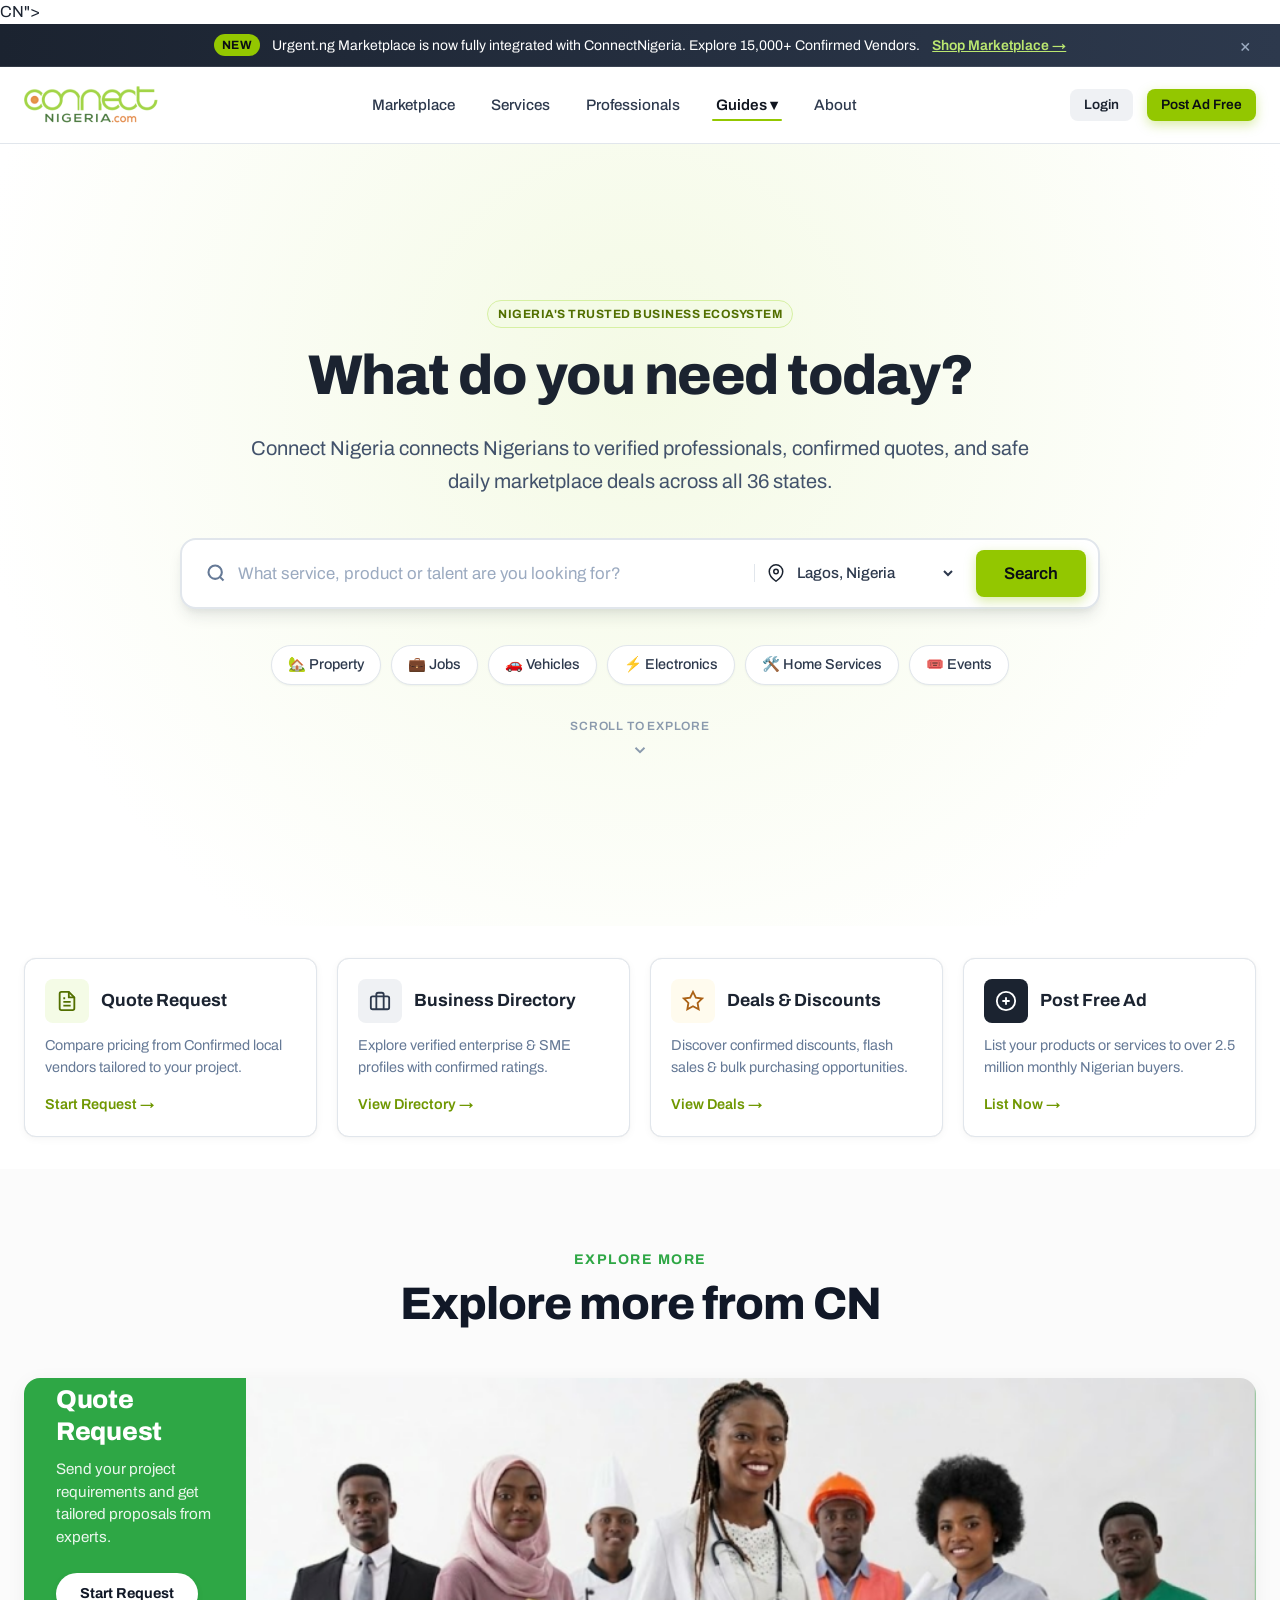
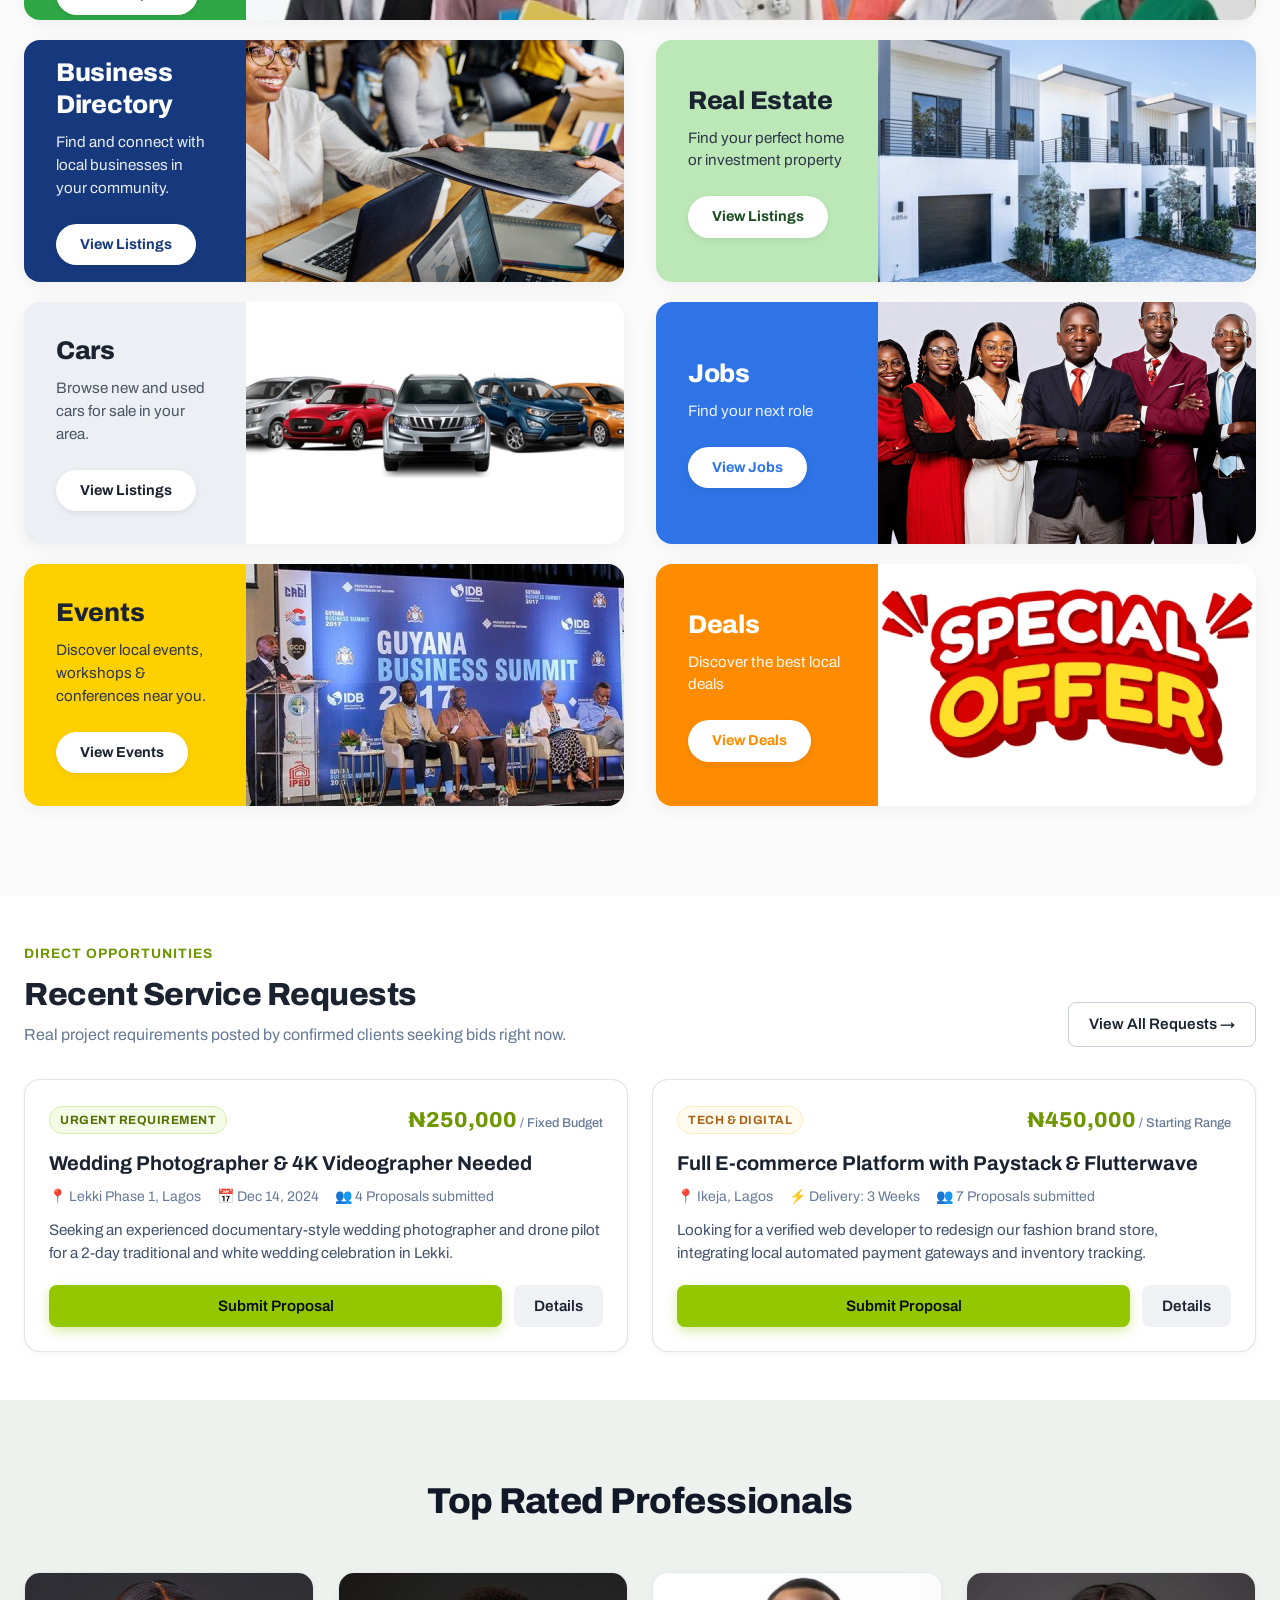
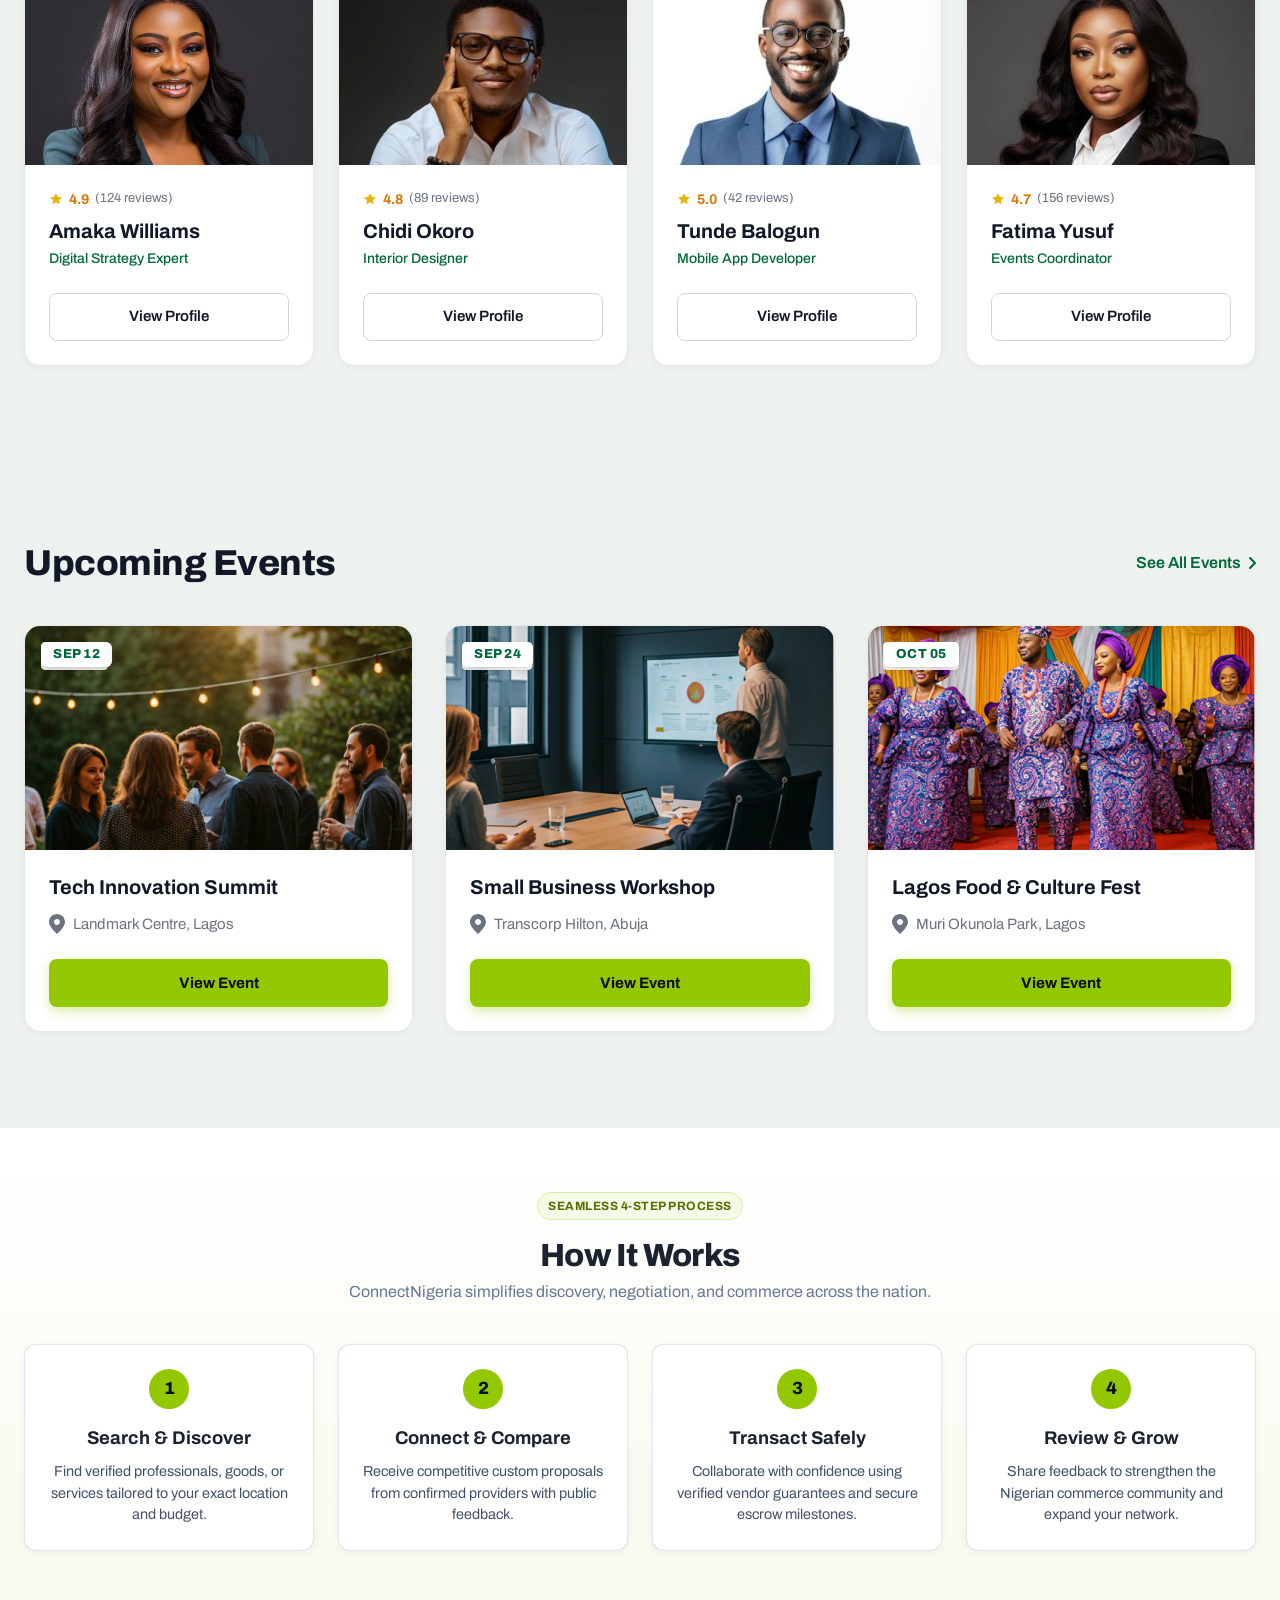
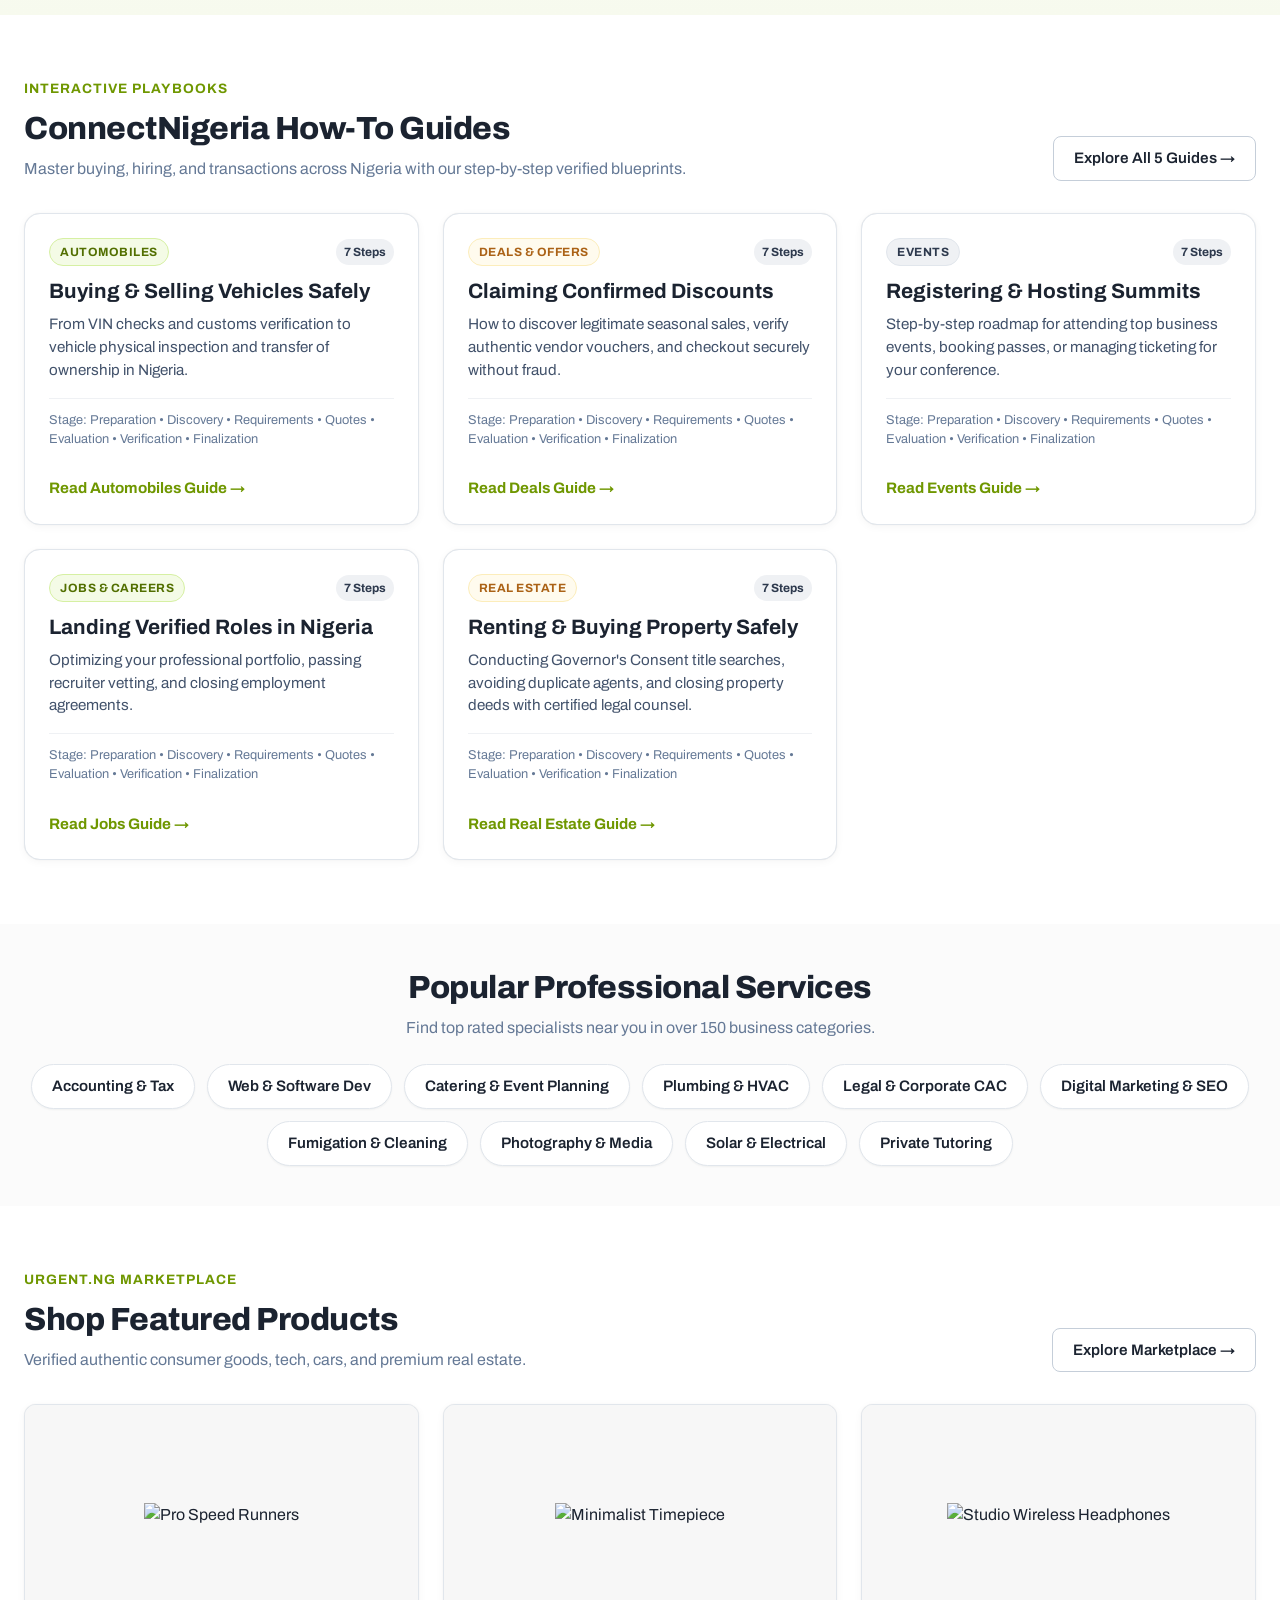
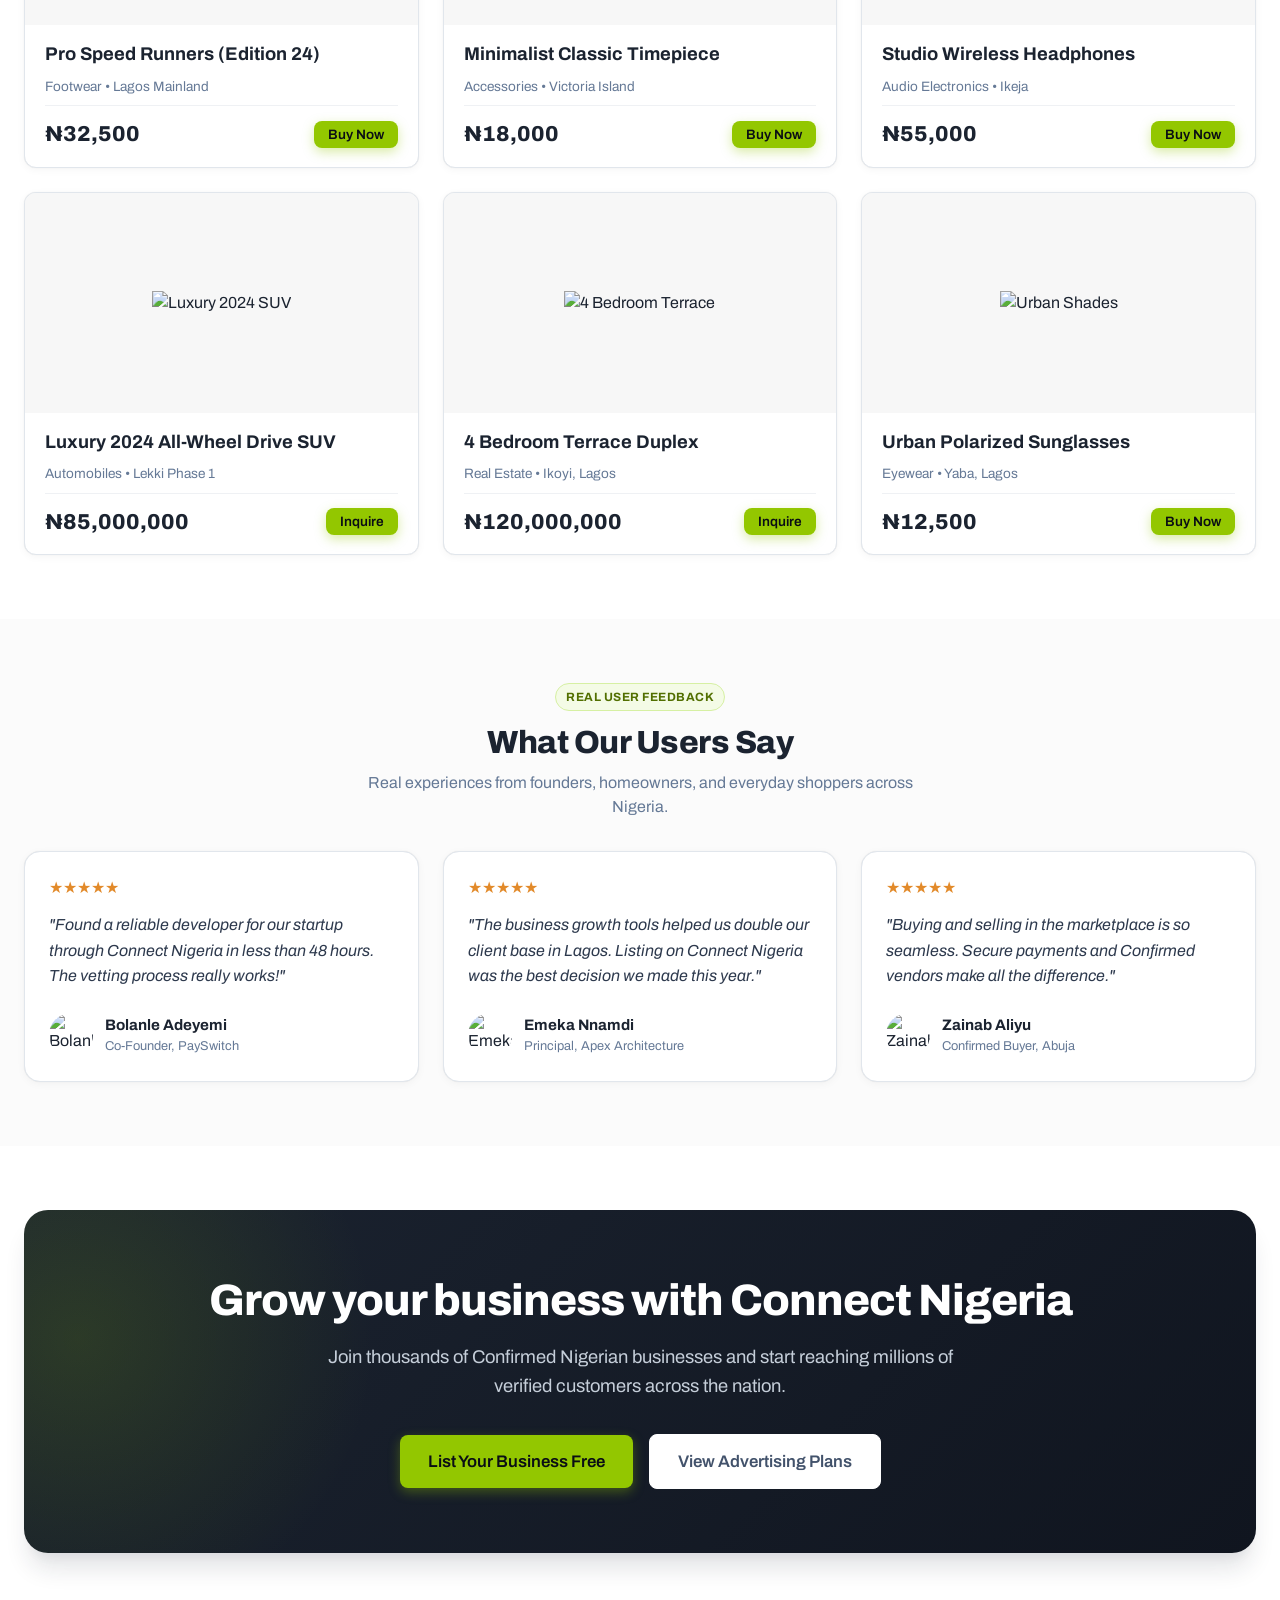
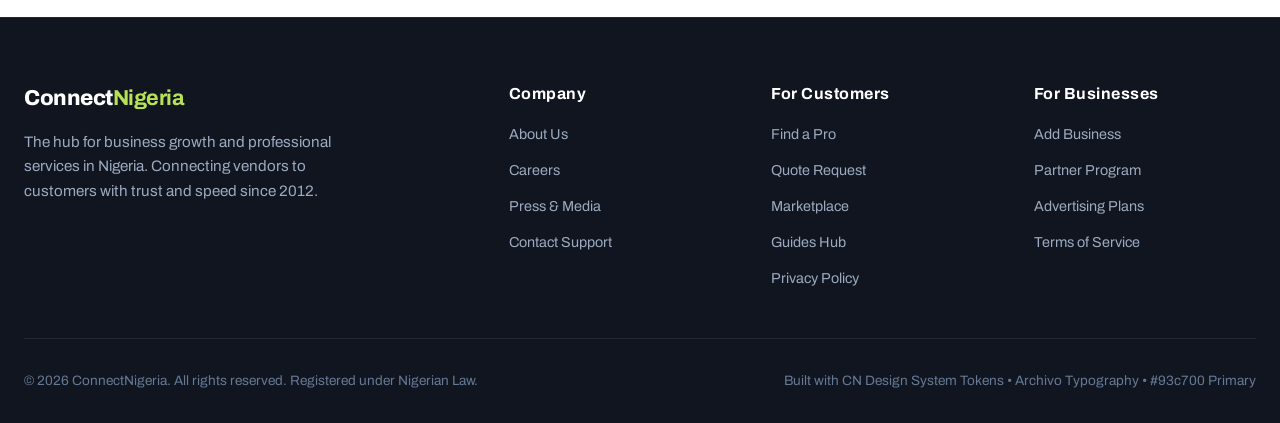
==== index.html @ 06324aaa "Add ConnectNigeria guides, landing page revamp, assets, and custom favicon" ====
<!DOCTYPE html>
<html lang="en">
<head>
  <meta charset="UTF-8">
  <meta name="viewport" content="width=device-width, initial-scale=1.0">
  <title>ConnectNigeria — Nigeria's #1 Business Directory & Marketplace</title>
  <meta name="description" content="Connect with confirmed local vendors, find verified real estate, cars, jobs, events, and request competitive quotes across Nigeria.">
  <link rel="stylesheet" href="styles.css?v=2">
  <link rel="icon" type="image/png" href="assets/favicon.png">
  <link rel="shortcut icon" href="favicon.ico"><rect width='100' height='100' rx='20' fill='%2393c700'/><text y='.9em' font-size='70' font-weight='bold' x='15' fill='%231b2330'>CN</text></svg>">
</head>
<body>

  <!-- Top Announcement Promo Banner (Figma Node 2734:394) -->
  <aside class="top-promo-banner" aria-label="Announcement">
    <div class="container">
      <div class="promo-text">
        <span class="promo-badge">NEW</span>
        <span>Urgent.ng Marketplace is now fully integrated with ConnectNigeria. Explore 15,000+ Confirmed Vendors.</span>
        <a href="#marketplace">Shop Marketplace &rarr;</a>
      </div>
      <button class="promo-close" aria-label="Dismiss banner">&times;</button>
    </div>
  </aside>

  <!-- Navigation Bar (Figma Node 2734:395 & 2744:1062) -->
  <header class="site-header">
    <div class="container">
      <nav class="navbar" aria-label="Main Navigation">
        <a href="index.html" class="brand-logo" aria-label="ConnectNigeria Home">
          <img src="assets/logo.png" alt="ConnectNigeria" class="logo-img" width="135" height="38">
        </a>

        <ul class="nav-links">
          <li><a href="#marketplace">Marketplace</a></li>
          <li><a href="#services">Services</a></li>
          <li><a href="#professionals">Professionals</a></li>
          <li class="nav-guides-dropdown">
            <a href="guide-automobiles.html" class="active">Guides ▾</a>
            <div class="dropdown-menu">
              <a href="guide-automobiles.html" class="dropdown-item">🚗 Automobiles Guide</a>
              <a href="guide-deals.html" class="dropdown-item">🏷️ Deals Guide</a>
              <a href="guide-events.html" class="dropdown-item">🎟️ Events Guide</a>
              <a href="guide-jobs.html" class="dropdown-item">💼 Jobs Guide</a>
              <a href="guide-real-estate.html" class="dropdown-item">🏡 Real Estate Guide</a>
            </div>
          </li>
          <li><a href="#about">About</a></li>
        </ul>

        <div class="nav-actions">
          <a href="#login" class="btn btn-secondary btn-sm">Login</a>
          <a href="#post-ad" class="btn btn-primary btn-sm">Post Ad Free</a>
          <button class="mobile-menu-toggle" aria-label="Toggle Navigation Menu">☰</button>
        </div>
      </nav>
    </div>
  </header>

  <main>
    <!-- Section 1: Hero Section (Figma 2734:415 & 2744:1076) -->
    <section class="hero-section">
      <div class="container">
        <div class="hero-content">
          <span class="badge badge-green" style="margin-bottom: var(--space-4);">Nigeria's Trusted Business Ecosystem</span>
          <h1 class="hero-title">What do you need today?</h1>
          <p class="hero-subtitle">Connect Nigeria connects Nigerians to verified professionals, confirmed quotes, and safe daily marketplace deals across all 36 states.</p>

          <!-- Search Box -->
          <form class="hero-search-box" action="#search" method="GET" onsubmit="event.preventDefault();">
            <div class="search-input-wrap">
              <svg width="20" height="20" viewBox="0 0 24 24" fill="none" stroke="currentColor" stroke-width="2.5"><circle cx="11" cy="11" r="8"></circle><line x1="21" y1="21" x2="16.65" y2="16.65"></line></svg>
              <input type="text" placeholder="What service, product or talent are you looking for?" aria-label="Search ConnectNigeria">
            </div>
            <div class="search-location-select">
              <svg width="18" height="18" viewBox="0 0 24 24" fill="none" stroke="currentColor" stroke-width="2"><path d="M21 10c0 7-9 13-9 13s-9-6-9-13a9 9 0 0 1 18 0z"></path><circle cx="12" cy="10" r="3"></circle></svg>
              <select aria-label="Select City or State">
                <option value="lagos">Lagos, Nigeria</option>
                <option value="abuja">Abuja, FCT</option>
                <option value="ph">Port Harcourt, Rivers</option>
                <option value="ibadan">Ibadan, Oyo</option>
                <option value="kano">Kano State</option>
                <option value="all">All Nigeria</option>
              </select>
            </div>
            <button type="submit" class="btn btn-primary btn-lg">Search</button>
          </form>

          <!-- Category Quick Pills (Figma 2744:1089-1097) -->
          <div class="hero-category-pills">
            <a href="guide-real-estate.html" class="hero-pill">🏡 Property</a>
            <a href="guide-jobs.html" class="hero-pill">💼 Jobs</a>
            <a href="guide-automobiles.html" class="hero-pill">🚗 Vehicles</a>
            <a href="guide-deals.html" class="hero-pill">⚡ Electronics</a>
            <a href="#services" class="hero-pill">🛠️ Home Services</a>
            <a href="guide-events.html" class="hero-pill">🎟️ Events</a>
          </div>

          <!-- Subtle Viewport Scroll Cue -->
          <a href="#quick-actions" class="hero-scroll-cue" aria-label="Scroll to explore ecosystem">
            <span>Scroll to explore</span>
            <svg width="18" height="18" viewBox="0 0 24 24" fill="none" stroke="currentColor" stroke-width="2.5"><polyline points="6 9 12 15 18 9"></polyline></svg>
          </a>
        </div>
      </div>
    </section>

    <!-- Section 2: Quick Action Cards (Figma 2734:439) -->
    <section class="quick-actions-section" id="quick-actions">
      <div class="container">
        <div class="quick-actions-grid">
          <div class="action-card">
            <div class="action-card-header">
              <div class="action-card-icon green">
                <svg width="22" height="22" viewBox="0 0 24 24" fill="none" stroke="currentColor" stroke-width="2"><path d="M14 2H6a2 2 0 0 0-2 2v16a2 2 0 0 0 2 2h12a2 2 0 0 0 2-2V8z"></path><polyline points="14 2 14 8 20 8"></polyline><line x1="16" y1="13" x2="8" y2="13"></line><line x1="16" y1="17" x2="8" y2="17"></line><polyline points="10 9 9 9 8 9"></polyline></svg>
              </div>
              <h3 class="action-card-title">Quote Request</h3>
            </div>
            <p class="action-card-desc">Compare pricing from Confirmed local vendors tailored to your project.</p>
            <a href="#quote-request" class="action-card-link">Start Request &rarr;</a>
          </div>

          <div class="action-card">
            <div class="action-card-header">
              <div class="action-card-icon blue">
                <svg width="22" height="22" viewBox="0 0 24 24" fill="none" stroke="currentColor" stroke-width="2"><rect x="2" y="7" width="20" height="14" rx="2" ry="2"></rect><path d="M16 21V5a2 2 0 0 0-2-2h-4a2 2 0 0 0-2 2v16"></path></svg>
              </div>
              <h3 class="action-card-title">Business Directory</h3>
            </div>
            <p class="action-card-desc">Explore verified enterprise & SME profiles with confirmed ratings.</p>
            <a href="#directory" class="action-card-link">View Directory &rarr;</a>
          </div>

          <div class="action-card">
            <div class="action-card-header">
              <div class="action-card-icon amber">
                <svg width="22" height="22" viewBox="0 0 24 24" fill="none" stroke="currentColor" stroke-width="2"><polygon points="12 2 15.09 8.26 22 9.27 17 14.14 18.18 21.02 12 17.77 5.82 21.02 7 14.14 2 9.27 8.91 8.26 12 2"></polygon></svg>
              </div>
              <h3 class="action-card-title">Deals & Discounts</h3>
            </div>
            <p class="action-card-desc">Discover confirmed discounts, flash sales & bulk purchasing opportunities.</p>
            <a href="guide-deals.html" class="action-card-link">View Deals &rarr;</a>
          </div>

          <div class="action-card">
            <div class="action-card-header">
              <div class="action-card-icon dark">
                <svg width="22" height="22" viewBox="0 0 24 24" fill="none" stroke="currentColor" stroke-width="2"><circle cx="12" cy="12" r="10"></circle><line x1="12" y1="8" x2="12" y2="16"></line><line x1="8" y1="12" x2="16" y2="12"></line></svg>
              </div>
              <h3 class="action-card-title">Post Free Ad</h3>
            </div>
            <p class="action-card-desc">List your products or services to over 2.5 million monthly Nigerian buyers.</p>
            <a href="#post-ad" class="action-card-link">List Now &rarr;</a>
          </div>
        </div>
      </div>
    </section>

    <!-- Section 3: Explore More from CN (Figma 2734:507) -->
    <section class="explore-cn-section" id="services">
      <div class="container">
        <div class="explore-cn-header">
          <span class="explore-cn-eyebrow">EXPLORE MORE</span>
          <h2 class="explore-cn-title">Explore more from CN</h2>
        </div>

        <div class="explore-cn-grid">
          <!-- Card 1: Quote Request (Full Width) -->
          <div class="explore-card full-width explore-card-quote">
            <div class="explore-card-content">
              <h3 class="explore-card-title">Quote Request</h3>
              <p class="explore-card-desc">Send your project requirements and get tailored proposals from experts.</p>
              <a href="#quote-request" class="explore-card-btn">Start Request</a>
            </div>
            <div class="explore-card-media">
              <img src="assets/explore_quote_request.png" alt="ConnectNigeria Verified Experts" loading="lazy">
            </div>
          </div>

          <!-- Card 2: Business Directory -->
          <div class="explore-card explore-card-directory">
            <div class="explore-card-content">
              <h3 class="explore-card-title">Business Directory</h3>
              <p class="explore-card-desc">Find and connect with local businesses in your community.</p>
              <a href="#directory" class="explore-card-btn">View Listings</a>
            </div>
            <div class="explore-card-media">
              <img src="assets/explore_business_dir.png" alt="Local Business Network" loading="lazy">
            </div>
          </div>

          <!-- Card 3: Real Estate -->
          <div class="explore-card explore-card-realestate">
            <div class="explore-card-content">
              <h3 class="explore-card-title">Real Estate</h3>
              <p class="explore-card-desc">Find your perfect home or investment property</p>
              <a href="guide-real-estate.html" class="explore-card-btn">View Listings</a>
            </div>
            <div class="explore-card-media">
              <img src="assets/explore_real_estate.png" alt="Real Estate Properties" loading="lazy">
            </div>
          </div>

          <!-- Card 4: Cars -->
          <div class="explore-card explore-card-cars">
            <div class="explore-card-content">
              <h3 class="explore-card-title">Cars</h3>
              <p class="explore-card-desc">Browse new and used cars for sale in your area.</p>
              <a href="guide-automobiles.html" class="explore-card-btn">View Listings</a>
            </div>
            <div class="explore-card-media">
              <img src="assets/explore_cars.png" alt="Cars and Automobiles" loading="lazy">
            </div>
          </div>

          <!-- Card 5: Jobs -->
          <div class="explore-card explore-card-jobs">
            <div class="explore-card-content">
              <h3 class="explore-card-title">Jobs</h3>
              <p class="explore-card-desc">Find your next role</p>
              <a href="guide-jobs.html" class="explore-card-btn">View Jobs</a>
            </div>
            <div class="explore-card-media">
              <img src="assets/explore_jobs.png" alt="Careers and Jobs" loading="lazy">
            </div>
          </div>

          <!-- Card 6: Events -->
          <div class="explore-card explore-card-events">
            <div class="explore-card-content">
              <h3 class="explore-card-title">Events</h3>
              <p class="explore-card-desc">Discover local events, workshops &amp; conferences near you.</p>
              <a href="guide-events.html" class="explore-card-btn">View Events</a>
            </div>
            <div class="explore-card-media">
              <img src="assets/explore_events.png" alt="Business Events and Summits" loading="lazy">
            </div>
          </div>

          <!-- Card 7: Deals -->
          <div class="explore-card explore-card-deals">
            <div class="explore-card-content">
              <h3 class="explore-card-title">Deals</h3>
              <p class="explore-card-desc">Discover the best local deals</p>
              <a href="guide-deals.html" class="explore-card-btn">View Deals</a>
            </div>
            <div class="explore-card-media">
              <img src="assets/explore_deals.png" alt="Special Offers and Deals" loading="lazy">
            </div>
          </div>
        </div>
      </div>
    </section>

    <!-- Section 5: Recent Service Requests (Figma 2734:597 & 2744:1191) -->
    <section class="requests-section">
      <div class="container">
        <div class="section-header-row">
          <div class="section-heading-group">
            <span class="eyebrow">Direct Opportunities</span>
            <h2 class="section-title">Recent Service Requests</h2>
            <p class="section-subtitle">Real project requirements posted by confirmed clients seeking bids right now.</p>
          </div>
          <a href="#all-requests" class="btn btn-outline">View All Requests &rarr;</a>
        </div>

        <div class="requests-grid">
          <!-- Request 1 -->
          <div class="request-card">
            <div class="request-meta-top">
              <span class="badge badge-green">Urgent Requirement</span>
              <div>
                <span class="request-budget">₦250,000</span>
                <span class="request-budget-sub"> / Fixed Budget</span>
              </div>
            </div>
            <h3 class="request-card-title">Wedding Photographer & 4K Videographer Needed</h3>
            <div class="request-details-strip">
              <span>📍 Lekki Phase 1, Lagos</span>
              <span>📅 Dec 14, 2024</span>
              <span>👥 4 Proposals submitted</span>
            </div>
            <p class="request-card-desc">Seeking an experienced documentary-style wedding photographer and drone pilot for a 2-day traditional and white wedding celebration in Lekki.</p>
            <div style="display: flex; gap: 12px; align-items: center;">
              <a href="#submit-proposal-1" class="btn btn-primary" style="flex: 1;">Submit Proposal</a>
              <a href="#details-1" class="btn btn-secondary">Details</a>
            </div>
          </div>

          <!-- Request 2 -->
          <div class="request-card">
            <div class="request-meta-top">
              <span class="badge badge-amber">Tech & Digital</span>
              <div>
                <span class="request-budget">₦450,000</span>
                <span class="request-budget-sub"> / Starting Range</span>
              </div>
            </div>
            <h3 class="request-card-title">Full E-commerce Platform with Paystack & Flutterwave</h3>
            <div class="request-details-strip">
              <span>📍 Ikeja, Lagos</span>
              <span>⚡ Delivery: 3 Weeks</span>
              <span>👥 7 Proposals submitted</span>
            </div>
            <p class="request-card-desc">Looking for a verified web developer to redesign our fashion brand store, integrating local automated payment gateways and inventory tracking.</p>
            <div style="display: flex; gap: 12px; align-items: center;">
              <a href="#submit-proposal-2" class="btn btn-primary" style="flex: 1;">Submit Proposal</a>
              <a href="#details-2" class="btn btn-secondary">Details</a>
            </div>
          </div>
        </div>
      </div>
    </section>

    <!-- Section 6: Top Rated Professionals (Figma 2734:651) -->
    <section class="professionals-section" id="professionals">
      <div class="container">
        <h2 class="pros-section-title">Top Rated Professionals</h2>

        <div class="pros-grid">
          <!-- Pro 1: Amaka Williams -->
          <div class="pro-card">
            <div class="pro-card-image">
              <img src="assets/pro_amaka_williams.png" alt="Amaka Williams" loading="lazy">
            </div>
            <div class="pro-card-body">
              <div class="pro-rating-row">
                <svg class="pro-star-icon" width="14" height="14" viewBox="0 0 24 24" fill="#EAB308"><path d="M12 2l3.09 6.26L22 9.27l-5 4.87 1.18 6.88L12 17.77l-6.18 3.25L7 14.14 2 9.27l6.91-1.01L12 2z"/></svg>
                <span class="pro-rating-val">4.9</span>
                <span class="pro-rating-count">(124 reviews)</span>
              </div>
              <h3 class="pro-name">Amaka Williams</h3>
              <p class="pro-role">Digital Strategy Expert</p>
              <a href="#profile-amaka" class="pro-btn">View Profile</a>
            </div>
          </div>

          <!-- Pro 2: Chidi Okoro -->
          <div class="pro-card">
            <div class="pro-card-image">
              <img src="assets/pro_chidi_okoro.png" alt="Chidi Okoro" loading="lazy">
            </div>
            <div class="pro-card-body">
              <div class="pro-rating-row">
                <svg class="pro-star-icon" width="14" height="14" viewBox="0 0 24 24" fill="#EAB308"><path d="M12 2l3.09 6.26L22 9.27l-5 4.87 1.18 6.88L12 17.77l-6.18 3.25L7 14.14 2 9.27l6.91-1.01L12 2z"/></svg>
                <span class="pro-rating-val">4.8</span>
                <span class="pro-rating-count">(89 reviews)</span>
              </div>
              <h3 class="pro-name">Chidi Okoro</h3>
              <p class="pro-role">Interior Designer</p>
              <a href="#profile-chidi" class="pro-btn">View Profile</a>
            </div>
          </div>

          <!-- Pro 3: Tunde Balogun -->
          <div class="pro-card">
            <div class="pro-card-image">
              <img src="assets/pro_tunde_balogun.png" alt="Tunde Balogun" loading="lazy">
            </div>
            <div class="pro-card-body">
              <div class="pro-rating-row">
                <svg class="pro-star-icon" width="14" height="14" viewBox="0 0 24 24" fill="#EAB308"><path d="M12 2l3.09 6.26L22 9.27l-5 4.87 1.18 6.88L12 17.77l-6.18 3.25L7 14.14 2 9.27l6.91-1.01L12 2z"/></svg>
                <span class="pro-rating-val">5.0</span>
                <span class="pro-rating-count">(42 reviews)</span>
              </div>
              <h3 class="pro-name">Tunde Balogun</h3>
              <p class="pro-role">Mobile App Developer</p>
              <a href="#profile-tunde" class="pro-btn">View Profile</a>
            </div>
          </div>

          <!-- Pro 4: Fatima Yusuf -->
          <div class="pro-card">
            <div class="pro-card-image">
              <img src="assets/pro_fatima_yusuf.png" alt="Fatima Yusuf" loading="lazy">
            </div>
            <div class="pro-card-body">
              <div class="pro-rating-row">
                <svg class="pro-star-icon" width="14" height="14" viewBox="0 0 24 24" fill="#EAB308"><path d="M12 2l3.09 6.26L22 9.27l-5 4.87 1.18 6.88L12 17.77l-6.18 3.25L7 14.14 2 9.27l6.91-1.01L12 2z"/></svg>
                <span class="pro-rating-val">4.7</span>
                <span class="pro-rating-count">(156 reviews)</span>
              </div>
              <h3 class="pro-name">Fatima Yusuf</h3>
              <p class="pro-role">Events Coordinator</p>
              <a href="#profile-fatima" class="pro-btn">View Profile</a>
            </div>
          </div>
        </div>
      </div>
    </section>

    <!-- Section: Upcoming Events (Figma 2734:723) -->
    <section class="events-section">
      <div class="container">
        <div class="events-header">
          <h2 class="events-title">Upcoming Events</h2>
          <a href="guide-events.html" class="events-see-all">See All Events <svg width="7" height="12" viewBox="0 0 7 12" fill="none" stroke="currentColor" stroke-width="2" stroke-linecap="round" stroke-linejoin="round"><polyline points="1 1 6 6 1 11"></polyline></svg></a>
        </div>

        <div class="events-grid">
          <!-- Event Card 1 -->
          <div class="event-card">
            <div class="event-card-image">
              <img src="assets/event_tech_summit_clean.png" alt="Tech Innovation Summit" loading="lazy">
              <div class="event-date-badge">SEP 12</div>
            </div>
            <div class="event-card-body">
              <h3 class="event-card-title">Tech Innovation Summit</h3>
              <div class="event-card-location">
                <svg width="16" height="20" viewBox="0 0 16 20" fill="none"><path d="M8 0C3.58 0 0 3.58 0 8c0 5.25 8 12 8 12s8-6.75 8-12c0-4.42-3.58-8-8-8zm0 11c-1.66 0-3-1.34-3-3s1.34-3 3-3 3 1.34 3 3-1.34 3-3 3z" fill="#6B7280"/></svg>
                <span>Landmark Centre, Lagos</span>
              </div>
              <a href="#register-event-1" class="event-card-btn">View Event</a>
            </div>
          </div>

          <!-- Event Card 2 -->
          <div class="event-card">
            <div class="event-card-image">
              <img src="assets/event_small_biz_clean.png" alt="Small Business Workshop" loading="lazy">
              <div class="event-date-badge">SEP 24</div>
            </div>
            <div class="event-card-body">
              <h3 class="event-card-title">Small Business Workshop</h3>
              <div class="event-card-location">
                <svg width="16" height="20" viewBox="0 0 16 20" fill="none"><path d="M8 0C3.58 0 0 3.58 0 8c0 5.25 8 12 8 12s8-6.75 8-12c0-4.42-3.58-8-8-8zm0 11c-1.66 0-3-1.34-3-3s1.34-3 3-3 3 1.34 3 3-1.34 3-3 3z" fill="#6B7280"/></svg>
                <span>Transcorp Hilton, Abuja</span>
              </div>
              <a href="#register-event-2" class="event-card-btn">View Event</a>
            </div>
          </div>

          <!-- Event Card 3 -->
          <div class="event-card">
            <div class="event-card-image">
              <img src="assets/event_lagos_fest_clean.png" alt="Lagos Food &amp; Culture Fest" loading="lazy">
              <div class="event-date-badge">OCT 05</div>
            </div>
            <div class="event-card-body">
              <h3 class="event-card-title">Lagos Food &amp; Culture Fest</h3>
              <div class="event-card-location">
                <svg width="16" height="20" viewBox="0 0 16 20" fill="none"><path d="M8 0C3.58 0 0 3.58 0 8c0 5.25 8 12 8 12s8-6.75 8-12c0-4.42-3.58-8-8-8zm0 11c-1.66 0-3-1.34-3-3s1.34-3 3-3 3 1.34 3 3-1.34 3-3 3z" fill="#6B7280"/></svg>
                <span>Muri Okunola Park, Lagos</span>
              </div>
              <a href="#register-event-3" class="event-card-btn">View Event</a>
            </div>
          </div>
        </div>
      </div>
    </section>

    <!-- Section 7: How It Works (Figma 2734:774 & 2744:1325) -->
    <section class="how-it-works-section">
      <div class="container">
        <span class="badge badge-green" style="margin-bottom: var(--space-3);">Seamless 4-Step Process</span>
        <h2 class="section-title">How It Works</h2>
        <p class="section-subtitle" style="max-width: 600px; margin: 0 auto;">ConnectNigeria simplifies discovery, negotiation, and commerce across the nation.</p>

        <div class="how-steps-grid">
          <div class="how-step-card">
            <div class="how-step-number">1</div>
            <h3 class="how-step-title">Search & Discover</h3>
            <p class="how-step-desc">Find verified professionals, goods, or services tailored to your exact location and budget.</p>
          </div>

          <div class="how-step-card">
            <div class="how-step-number">2</div>
            <h3 class="how-step-title">Connect & Compare</h3>
            <p class="how-step-desc">Receive competitive custom proposals from confirmed providers with public feedback.</p>
          </div>

          <div class="how-step-card">
            <div class="how-step-number">3</div>
            <h3 class="how-step-title">Transact Safely</h3>
            <p class="how-step-desc">Collaborate with confidence using verified vendor guarantees and secure escrow milestones.</p>
          </div>

          <div class="how-step-card">
            <div class="how-step-number">4</div>
            <h3 class="how-step-title">Review & Grow</h3>
            <p class="how-step-desc">Share feedback to strengthen the Nigerian commerce community and expand your network.</p>
          </div>
        </div>
      </div>
    </section>

    <!-- How-to Guides Hub (Direct links to the 5 Guides) -->
    <section class="guides-hub-section" id="guides-hub">
      <div class="container">
        <div class="section-header-row">
          <div class="section-heading-group">
            <span class="eyebrow">Interactive Playbooks</span>
            <h2 class="section-title">ConnectNigeria How-To Guides</h2>
            <p class="section-subtitle">Master buying, hiring, and transactions across Nigeria with our step-by-step verified blueprints.</p>
          </div>
          <a href="guide-automobiles.html" class="btn btn-outline">Explore All 5 Guides &rarr;</a>
        </div>

        <div class="guides-hub-grid">
          <!-- Guide 1: Automobiles -->
          <div class="guide-hub-card">
            <div class="guide-hub-badge-row">
              <span class="badge badge-green">Automobiles</span>
              <span class="guide-step-pill">7 Steps</span>
            </div>
            <h3 class="guide-hub-title">Buying & Selling Vehicles Safely</h3>
            <p class="guide-hub-desc">From VIN checks and customs verification to vehicle physical inspection and transfer of ownership in Nigeria.</p>
            <div class="guide-hub-stages">Stage: Preparation • Discovery • Requirements • Quotes • Evaluation • Verification • Finalization</div>
            <a href="guide-automobiles.html" class="guide-hub-link">Read Automobiles Guide &rarr;</a>
          </div>

          <!-- Guide 2: Deals -->
          <div class="guide-hub-card">
            <div class="guide-hub-badge-row">
              <span class="badge badge-amber">Deals & Offers</span>
              <span class="guide-step-pill">7 Steps</span>
            </div>
            <h3 class="guide-hub-title">Claiming Confirmed Discounts</h3>
            <p class="guide-hub-desc">How to discover legitimate seasonal sales, verify authentic vendor vouchers, and checkout securely without fraud.</p>
            <div class="guide-hub-stages">Stage: Preparation • Discovery • Requirements • Quotes • Evaluation • Verification • Finalization</div>
            <a href="guide-deals.html" class="guide-hub-link">Read Deals Guide &rarr;</a>
          </div>

          <!-- Guide 3: Events -->
          <div class="guide-hub-card">
            <div class="guide-hub-badge-row">
              <span class="badge badge-blue">Events</span>
              <span class="guide-step-pill">7 Steps</span>
            </div>
            <h3 class="guide-hub-title">Registering & Hosting Summits</h3>
            <p class="guide-hub-desc">Step-by-step roadmap for attending top business events, booking passes, or managing ticketing for your conference.</p>
            <div class="guide-hub-stages">Stage: Preparation • Discovery • Requirements • Quotes • Evaluation • Verification • Finalization</div>
            <a href="guide-events.html" class="guide-hub-link">Read Events Guide &rarr;</a>
          </div>

          <!-- Guide 4: Jobs -->
          <div class="guide-hub-card">
            <div class="guide-hub-badge-row">
              <span class="badge badge-green">Jobs & Careers</span>
              <span class="guide-step-pill">7 Steps</span>
            </div>
            <h3 class="guide-hub-title">Landing Verified Roles in Nigeria</h3>
            <p class="guide-hub-desc">Optimizing your professional portfolio, passing recruiter vetting, and closing employment agreements.</p>
            <div class="guide-hub-stages">Stage: Preparation • Discovery • Requirements • Quotes • Evaluation • Verification • Finalization</div>
            <a href="guide-jobs.html" class="guide-hub-link">Read Jobs Guide &rarr;</a>
          </div>

          <!-- Guide 5: Real Estate -->
          <div class="guide-hub-card">
            <div class="guide-hub-badge-row">
              <span class="badge badge-amber">Real Estate</span>
              <span class="guide-step-pill">7 Steps</span>
            </div>
            <h3 class="guide-hub-title">Renting & Buying Property Safely</h3>
            <p class="guide-hub-desc">Conducting Governor's Consent title searches, avoiding duplicate agents, and closing property deeds with certified legal counsel.</p>
            <div class="guide-hub-stages">Stage: Preparation • Discovery • Requirements • Quotes • Evaluation • Verification • Finalization</div>
            <a href="guide-real-estate.html" class="guide-hub-link">Read Real Estate Guide &rarr;</a>
          </div>
        </div>
      </div>
    </section>

    <!-- Section 8: Browse Services (Figma 2734:815 & 2744:1362) -->
    <section class="services-pills-section">
      <div class="container">
        <h2 class="section-title">Popular Professional Services</h2>
        <p class="section-subtitle">Find top rated specialists near you in over 150 business categories.</p>
        <div class="services-chips-wrap">
          <a href="#accounting" class="service-chip">Accounting & Tax</a>
          <a href="#web-design" class="service-chip">Web & Software Dev</a>
          <a href="#catering" class="service-chip">Catering & Event Planning</a>
          <a href="#plumbing" class="service-chip">Plumbing & HVAC</a>
          <a href="#legal" class="service-chip">Legal & Corporate CAC</a>
          <a href="#digital-marketing" class="service-chip">Digital Marketing & SEO</a>
          <a href="#cleaning" class="service-chip">Fumigation & Cleaning</a>
          <a href="#photography" class="service-chip">Photography & Media</a>
          <a href="#electrical" class="service-chip">Solar & Electrical</a>
          <a href="#tutoring" class="service-chip">Private Tutoring</a>
        </div>
      </div>
    </section>

    <!-- Section 9: Marketplace / Shop Featured Products (Figma 2734:839 & 2744:1388) -->
    <section class="products-section" id="marketplace">
      <div class="container">
        <div class="section-header-row">
          <div class="section-heading-group">
            <span class="eyebrow">Urgent.ng Marketplace</span>
            <h2 class="section-title">Shop Featured Products</h2>
            <p class="section-subtitle">Verified authentic consumer goods, tech, cars, and premium real estate.</p>
          </div>
          <a href="#all-products" class="btn btn-outline">Explore Marketplace &rarr;</a>
        </div>

        <div class="products-grid">
          <!-- Product 1 -->
          <div class="product-card">
            <div class="product-media">
              <img src="https://images.unsplash.com/photo-1542291026-7eec264c27ff?auto=format&fit=crop&w=350&q=80" alt="Pro Speed Runners">
            </div>
            <div class="product-body">
              <h3 class="product-title">Pro Speed Runners (Edition 24)</h3>
              <p style="font-size: 0.85rem; color: var(--cn-blue-400); margin-bottom: 8px;">Footwear • Lagos Mainland</p>
              <div class="product-meta-row">
                <span class="product-price">₦32,500</span>
                <button class="btn btn-primary btn-sm">Buy Now</button>
              </div>
            </div>
          </div>

          <!-- Product 2 -->
          <div class="product-card">
            <div class="product-media">
              <img src="https://images.unsplash.com/photo-1523275335684-37898b6baf30?auto=format&fit=crop&w=350&q=80" alt="Minimalist Timepiece">
            </div>
            <div class="product-body">
              <h3 class="product-title">Minimalist Classic Timepiece</h3>
              <p style="font-size: 0.85rem; color: var(--cn-blue-400); margin-bottom: 8px;">Accessories • Victoria Island</p>
              <div class="product-meta-row">
                <span class="product-price">₦18,000</span>
                <button class="btn btn-primary btn-sm">Buy Now</button>
              </div>
            </div>
          </div>

          <!-- Product 3 -->
          <div class="product-card">
            <div class="product-media">
              <img src="https://images.unsplash.com/photo-1505740420928-5e560c06d30e?auto=format&fit=crop&w=350&q=80" alt="Studio Wireless Headphones">
            </div>
            <div class="product-body">
              <h3 class="product-title">Studio Wireless Headphones</h3>
              <p style="font-size: 0.85rem; color: var(--cn-blue-400); margin-bottom: 8px;">Audio Electronics • Ikeja</p>
              <div class="product-meta-row">
                <span class="product-price">₦55,000</span>
                <button class="btn btn-primary btn-sm">Buy Now</button>
              </div>
            </div>
          </div>

          <!-- Product 4 -->
          <div class="product-card">
            <div class="product-media">
              <img src="https://images.unsplash.com/photo-1533473359331-0135ef1b58bf?auto=format&fit=crop&w=350&q=80" alt="Luxury 2024 SUV">
            </div>
            <div class="product-body">
              <h3 class="product-title">Luxury 2024 All-Wheel Drive SUV</h3>
              <p style="font-size: 0.85rem; color: var(--cn-blue-400); margin-bottom: 8px;">Automobiles • Lekki Phase 1</p>
              <div class="product-meta-row">
                <span class="product-price">₦85,000,000</span>
                <button class="btn btn-primary btn-sm">Inquire</button>
              </div>
            </div>
          </div>

          <!-- Product 5 -->
          <div class="product-card">
            <div class="product-media">
              <img src="https://images.unsplash.com/photo-1600585154340-be6161a56a0c?auto=format&fit=crop&w=350&q=80" alt="4 Bedroom Terrace">
            </div>
            <div class="product-body">
              <h3 class="product-title">4 Bedroom Terrace Duplex</h3>
              <p style="font-size: 0.85rem; color: var(--cn-blue-400); margin-bottom: 8px;">Real Estate • Ikoyi, Lagos</p>
              <div class="product-meta-row">
                <span class="product-price">₦120,000,000</span>
                <button class="btn btn-primary btn-sm">Inquire</button>
              </div>
            </div>
          </div>

          <!-- Product 6 -->
          <div class="product-card">
            <div class="product-media">
              <img src="https://images.unsplash.com/photo-1511499767150-a48a237f0083?auto=format&fit=crop&w=350&q=80" alt="Urban Shades">
            </div>
            <div class="product-body">
              <h3 class="product-title">Urban Polarized Sunglasses</h3>
              <p style="font-size: 0.85rem; color: var(--cn-blue-400); margin-bottom: 8px;">Eyewear • Yaba, Lagos</p>
              <div class="product-meta-row">
                <span class="product-price">₦12,500</span>
                <button class="btn btn-primary btn-sm">Buy Now</button>
              </div>
            </div>
          </div>
        </div>
      </div>
    </section>

    <!-- Section 10: Testimonials (Figma 2734:924 & 2744:1467) -->
    <section class="testimonials-section">
      <div class="container">
        <div style="text-align: center; max-width: 600px; margin: 0 auto var(--space-8);">
          <span class="badge badge-green" style="margin-bottom: var(--space-2);">Real User Feedback</span>
          <h2 class="section-title">What Our Users Say</h2>
          <p class="section-subtitle">Real experiences from founders, homeowners, and everyday shoppers across Nigeria.</p>
        </div>

        <div class="testimonials-grid">
          <div class="testimonial-card">
            <div class="testimonial-stars">★★★★★</div>
            <blockquote class="testimonial-quote">"Found a reliable developer for our startup through Connect Nigeria in less than 48 hours. The vetting process really works!"</blockquote>
            <div class="testimonial-author">
              <img src="https://images.unsplash.com/photo-1531746020798-e6953c6e8e04?auto=format&fit=crop&w=88&q=80" alt="Bolanle Adeyemi" class="author-avatar">
              <div>
                <div class="author-name">Bolanle Adeyemi</div>
                <div class="author-title">Co-Founder, PaySwitch</div>
              </div>
            </div>
          </div>

          <div class="testimonial-card">
            <div class="testimonial-stars">★★★★★</div>
            <blockquote class="testimonial-quote">"The business growth tools helped us double our client base in Lagos. Listing on Connect Nigeria was the best decision we made this year."</blockquote>
            <div class="testimonial-author">
              <img src="https://images.unsplash.com/photo-1506794778202-cad84cf45f1d?auto=format&fit=crop&w=88&q=80" alt="Emeka Nnamdi" class="author-avatar">
              <div>
                <div class="author-name">Emeka Nnamdi</div>
                <div class="author-title">Principal, Apex Architecture</div>
              </div>
            </div>
          </div>

          <div class="testimonial-card">
            <div class="testimonial-stars">★★★★★</div>
            <blockquote class="testimonial-quote">"Buying and selling in the marketplace is so seamless. Secure payments and Confirmed vendors make all the difference."</blockquote>
            <div class="testimonial-author">
              <img src="https://images.unsplash.com/photo-1544005313-94ddf0286df2?auto=format&fit=crop&w=88&q=80" alt="Zainab Aliyu" class="author-avatar">
              <div>
                <div class="author-name">Zainab Aliyu</div>
                <div class="author-title">Confirmed Buyer, Abuja</div>
              </div>
            </div>
          </div>
        </div>
      </div>
    </section>

    <!-- Section 11: Business Growth CTA (Figma 2734:992 & 2744:1535) -->
    <section class="cta-banner-section">
      <div class="container">
        <div class="cta-banner-card">
          <h2 class="cta-title">Grow your business with Connect Nigeria</h2>
          <p class="cta-text">Join thousands of Confirmed Nigerian businesses and start reaching millions of verified customers across the nation.</p>
          <div class="cta-actions">
            <a href="#list-business" class="btn btn-primary btn-lg">List Your Business Free</a>
            <a href="#ad-plans" class="btn btn-outline btn-lg" style="color: var(--cn-blue-500); background-color: var(--cn-white); border-color: var(--cn-white);">View Advertising Plans</a>
          </div>
        </div>
      </div>
    </section>
  </main>

  <!-- Section 12: Footer (Figma 2734:1006) -->
  <footer class="site-footer" id="about">
    <div class="container">
      <div class="footer-top-grid">
        <div>
          <a href="index.html" class="brand-logo" style="color: #ffffff;">
            <span>Connect<strong style="color: var(--cn-green-400);">Nigeria</strong></span>
          </a>
          <p class="footer-brand-desc">The hub for business growth and professional services in Nigeria. Connecting vendors to customers with trust and speed since 2012.</p>
        </div>

        <div>
          <h4 class="footer-col-title">Company</h4>
          <ul class="footer-links-list">
            <li><a href="#about-us">About Us</a></li>
            <li><a href="#careers">Careers</a></li>
            <li><a href="#press">Press & Media</a></li>
            <li><a href="#contact">Contact Support</a></li>
          </ul>
        </div>

        <div>
          <h4 class="footer-col-title">For Customers</h4>
          <ul class="footer-links-list">
            <li><a href="#find-pro">Find a Pro</a></li>
            <li><a href="#quote-request">Quote Request</a></li>
            <li><a href="#marketplace">Marketplace</a></li>
            <li><a href="guide-automobiles.html">Guides Hub</a></li>
            <li><a href="#privacy">Privacy Policy</a></li>
          </ul>
        </div>

        <div>
          <h4 class="footer-col-title">For Businesses</h4>
          <ul class="footer-links-list">
            <li><a href="#add-business">Add Business</a></li>
            <li><a href="#partner">Partner Program</a></li>
            <li><a href="#advertising">Advertising Plans</a></li>
            <li><a href="#terms">Terms of Service</a></li>
          </ul>
        </div>
      </div>

      <div class="footer-bottom">
        <div>&copy; 2026 ConnectNigeria. All rights reserved. Registered under Nigerian Law.</div>
        <div>Built with CN Design System Tokens • Archivo Typography • #93c700 Primary</div>
      </div>
    </div>
  </footer>

  <script src="app.js?v=2"></script>
</body>
</html>
---- styles.css ----
@import url('https://fonts.googleapis.com/css2?family=Archivo:ital,wght@0,300;0,400;0,500;0,600;0,700;0,800;1,400;1,600&display=swap');

/* ==========================================================================
   CN DESIGN SYSTEM — TOKENS (from design.md)
   ========================================================================== */
:root {
  /* Brand Green Palette */
  --cn-green-50: #f4fbe6;
  --cn-green-100: #e8f7cb;
  --cn-green-200: #d6f0a3;
  --cn-green-300: #bbe770;
  --cn-green-400: #b8e255;
  --cn-green-500: #93c700; /* Primary brand */
  --cn-green-600: #84b300;
  --cn-green-700: #6f9700;
  --cn-green-800: #526f00;
  --cn-green-900: #3b5000;

  /* Neutral Slate / Blue Foundation */
  --cn-blue-50: #eff1f4;
  --cn-blue-100: #e1e6ec;
  --cn-blue-200: #c5ced9;
  --cn-blue-300: #9baac0;
  --cn-blue-400: #657996;
  --cn-blue-500: #42526b;
  --cn-blue-600: #2d394d;
  --cn-blue-700: #1b2330; /* Primary Text & Headings */
  --cn-blue-800: #10151f;
  --cn-blue-900: #0a0e14;

  /* Yellow / Amber Accent */
  --cn-yellow-light: #fffbee;
  --cn-yellow-light-hover: #fef7db;
  --cn-yellow-light-active: #fcedbb;
  --cn-yellow-normal: #e28a2a;
  --cn-yellow-dark: #ab6216;

  /* Surface & Neutral Whites */
  --cn-white: #ffffff;
  --cn-white-50: #fbfbfb;
  --cn-white-100: #f7f7f7;
  --cn-white-200: #f4f4f4;
  --cn-white-300: #eeeeee;
  --cn-white-400: #e6e6e6;
  --cn-white-500: #dadada;

  /* Semantic Feedback */
  --cn-success: #16a34a;
  --cn-success-bg: #f0fdf4;
  --cn-success-border: #bbf7d0;
  --cn-error: #dc2626;
  --cn-error-bg: #fef2f2;
  --cn-error-border: #fecaca;
  --cn-info: #2563eb;
  --cn-info-bg: #eff6ff;
  --cn-info-border: #bfdbfe;

  /* Typography */
  --font-sans: 'Archivo', -apple-system, BlinkMacSystemFont, "Segoe UI", Roboto, sans-serif;

  /* Spacing Scale (4px incremental) */
  --space-1: 4px;
  --space-2: 8px;
  --space-3: 12px;
  --space-4: 16px;
  --space-5: 20px;
  --space-6: 24px;
  --space-8: 32px;
  --space-10: 40px;
  --space-12: 48px;
  --space-16: 64px;
  --space-20: 80px;

  /* Border Radii */
  --radius-xs: 4px;
  --radius-sm: 8px;
  --radius-md: 12px;
  --radius-lg: 16px;
  --radius-xl: 24px;
  --radius-pill: 9999px;

  /* Elevations */
  --shadow-sm: 0 1px 2px rgba(27, 35, 48, 0.05);
  --shadow-md: 0 4px 6px -1px rgba(27, 35, 48, 0.08), 0 2px 4px -1px rgba(27, 35, 48, 0.04);
  --shadow-lg: 0 10px 15px -3px rgba(27, 35, 48, 0.1), 0 4px 6px -2px rgba(27, 35, 48, 0.05);
  --shadow-xl: 0 20px 25px -5px rgba(27, 35, 48, 0.12), 0 10px 10px -5px rgba(27, 35, 48, 0.04);
  --shadow-card: 0 2px 8px rgba(0, 0, 0, 0.04), 0 0 1px rgba(0, 0, 0, 0.1);
  --shadow-button: 0 4px 12px rgba(147, 199, 0, 0.35);

  /* Transitions */
  --transition-fast: 0.15s ease;
  --transition-base: 0.25s ease;
}

/* ==========================================================================
   RESET & BASE STYLES
   ========================================================================== */
*, *::before, *::after {
  box-sizing: border-box;
  margin: 0;
  padding: 0;
}

html {
  font-family: var(--font-sans);
  font-size: 16px;
  line-height: 1.5;
  color: var(--cn-blue-700);
  background-color: var(--cn-white);
  scroll-behavior: smooth;
  -webkit-font-smoothing: antialiased;
}

body {
  min-height: 100vh;
  display: flex;
  flex-direction: column;
  overflow-x: hidden;
}

img, svg {
  display: block;
  max-width: 100%;
}

a {
  color: inherit;
  text-decoration: none;
  transition: color var(--transition-fast);
}

button {
  font-family: inherit;
  cursor: pointer;
  border: none;
  background: none;
}

input, select, textarea {
  font-family: inherit;
  font-size: 1rem;
}

/* Layout container */
.container {
  width: 100%;
  max-width: 1280px;
  margin: 0 auto;
  padding: 0 var(--space-6);
}

@media (max-width: 768px) {
  .container {
    padding: 0 var(--space-4);
  }
}

/* ==========================================================================
   TOP ANNOUNCEMENT / PROMO BANNER (Desktop 2734:394)
   ========================================================================== */
.top-promo-banner {
  background: linear-gradient(90deg, #1b2330 0%, #2d394d 100%);
  color: var(--cn-white);
  font-size: 0.875rem;
  padding: 10px 0;
  border-bottom: 1px solid rgba(255, 255, 255, 0.1);
}

.top-promo-banner .container {
  display: flex;
  align-items: center;
  justify-content: center;
  position: relative;
}

.promo-badge {
  display: inline-flex;
  align-items: center;
  gap: 6px;
  background: var(--cn-green-500);
  color: var(--cn-blue-900);
  font-weight: 700;
  font-size: 0.75rem;
  padding: 2px 8px;
  border-radius: var(--radius-pill);
  text-transform: uppercase;
  letter-spacing: 0.5px;
}

.promo-text {
  display: flex;
  align-items: center;
  justify-content: center;
  gap: 12px;
  text-align: center;
  flex-wrap: wrap;
}

.promo-text a {
  color: var(--cn-green-300);
  font-weight: 600;
  text-decoration: underline;
}

.promo-close {
  position: absolute;
  right: var(--space-6);
  top: 50%;
  transform: translateY(-50%);
  color: var(--cn-blue-300);
  padding: 4px;
  cursor: pointer;
  line-height: 1;
  font-size: 1.25rem;
}

/* ==========================================================================
   NAVIGATION BAR
   ========================================================================== */
.site-header {
  position: sticky;
  top: 0;
  z-index: 100;
  background: rgba(255, 255, 255, 0.96);
  backdrop-filter: blur(8px);
  border-bottom: 1px solid var(--cn-blue-100);
  transition: all var(--transition-base);
}

.navbar {
  height: 76px;
  display: flex;
  align-items: center;
  justify-content: space-between;
}

.brand-logo {
  display: flex;
  align-items: center;
  gap: 10px;
  font-weight: 800;
  font-size: 1.35rem;
  color: var(--cn-blue-700);
  letter-spacing: -0.5px;
}

.logo-img {
  height: 38px;
  width: auto;
  max-width: 160px;
  display: block;
  object-fit: contain;
}

.logo-badge {
  background: var(--cn-green-500);
  color: var(--cn-blue-900);
  font-size: 0.7rem;
  font-weight: 800;
  padding: 2px 6px;
  border-radius: var(--radius-xs);
  margin-left: 2px;
  vertical-align: middle;
}

.nav-links {
  display: flex;
  align-items: center;
  gap: 28px;
  list-style: none;
}

.nav-links a {
  font-size: 0.95rem;
  font-weight: 500;
  color: var(--cn-blue-600);
  padding: 8px 4px;
  position: relative;
}

.nav-links a:hover,
.nav-links a.active {
  color: var(--cn-blue-800);
  font-weight: 600;
}

.nav-links a.active::after {
  content: '';
  position: absolute;
  bottom: 0;
  left: 0;
  right: 0;
  height: 2px;
  background: var(--cn-green-500);
  border-radius: var(--radius-pill);
}

.nav-guides-dropdown {
  position: relative;
}

.nav-guides-dropdown .dropdown-menu {
  position: absolute;
  top: 100%;
  left: 0;
  margin-top: 8px;
  background: var(--cn-white);
  border: 1px solid var(--cn-blue-100);
  border-radius: var(--radius-md);
  box-shadow: var(--shadow-lg);
  min-width: 220px;
  padding: 8px 0;
  opacity: 0;
  visibility: hidden;
  transform: translateY(10px);
  transition: all var(--transition-fast);
  z-index: 110;
}

.nav-guides-dropdown:hover .dropdown-menu {
  opacity: 1;
  visibility: visible;
  transform: translateY(0);
}

.dropdown-item {
  display: flex;
  align-items: center;
  gap: 10px;
  padding: 10px 16px;
  font-size: 0.9rem;
  color: var(--cn-blue-600);
  transition: background var(--transition-fast);
}

.dropdown-item:hover {
  background: var(--cn-green-50);
  color: var(--cn-green-900);
}

.nav-actions {
  display: flex;
  align-items: center;
  gap: 14px;
}

.mobile-menu-toggle {
  display: none;
  background: transparent;
  color: var(--cn-blue-700);
  padding: 8px;
  font-size: 1.4rem;
}

/* ==========================================================================
   BUTTONS & BADGES
   ========================================================================== */
.btn {
  display: inline-flex;
  align-items: center;
  justify-content: center;
  gap: 8px;
  font-weight: 600;
  font-size: 0.95rem;
  padding: 10px 20px;
  border-radius: var(--radius-sm);
  transition: all var(--transition-fast);
  text-align: center;
  white-space: nowrap;
}

.btn-primary {
  background: var(--cn-green-500);
  color: var(--cn-blue-900);
  box-shadow: var(--shadow-button);
}

.btn-primary:hover {
  background: var(--cn-green-600);
  transform: translateY(-1px);
}

.btn-primary:active {
  background: var(--cn-green-700);
  transform: translateY(0);
}

.btn-secondary {
  background: var(--cn-blue-50);
  color: var(--cn-blue-700);
}

.btn-secondary:hover {
  background: var(--cn-blue-100);
  color: var(--cn-blue-800);
}

.btn-outline {
  border: 1px solid var(--cn-blue-200);
  color: var(--cn-blue-700);
  background: var(--cn-white);
}

.btn-outline:hover {
  border-color: var(--cn-blue-400);
  background: var(--cn-white-100);
}

.btn-dark {
  background: var(--cn-blue-700);
  color: var(--cn-white);
}

.btn-dark:hover {
  background: var(--cn-blue-800);
}

.btn-sm {
  padding: 6px 14px;
  font-size: 0.85rem;
}

.btn-lg {
  padding: 14px 28px;
  font-size: 1.05rem;
}

.badge {
  display: inline-flex;
  align-items: center;
  gap: 6px;
  font-size: 0.75rem;
  font-weight: 700;
  text-transform: uppercase;
  letter-spacing: 0.5px;
  padding: 4px 10px;
  border-radius: var(--radius-pill);
}

.badge-green {
  background: var(--cn-green-50);
  color: var(--cn-green-800);
  border: 1px solid var(--cn-green-200);
}

.badge-amber {
  background: var(--cn-yellow-light);
  color: var(--cn-yellow-dark);
  border: 1px solid var(--cn-yellow-light-active);
}

.badge-blue {
  background: var(--cn-blue-50);
  color: var(--cn-blue-600);
  border: 1px solid var(--cn-blue-100);
}

.badge-verified {
  background: var(--cn-success-bg);
  color: var(--cn-success);
  border: 1px solid var(--cn-success-border);
}

/* ==========================================================================
   LANDING PAGE: HERO SECTION (Desktop 2734:394 & Mobile 2744:1062)
   ========================================================================== */
.hero-section {
  min-height: calc(100vh - 118px);
  min-height: calc(100dvh - 118px);
  display: flex;
  flex-direction: column;
  justify-content: center;
  align-items: center;
  padding: 72px 0 84px;
  box-sizing: border-box;
  background: radial-gradient(circle at 50% 30%, #f4fae5 0%, #ffffff 80%);
  position: relative;
  overflow: hidden;
}

body.promo-closed .hero-section {
  min-height: calc(100vh - 76px);
  min-height: calc(100dvh - 76px);
}

.hero-section .container {
  display: flex;
  flex-direction: column;
  align-items: center;
  justify-content: center;
  flex: 1;
  width: 100%;
}

.hero-content {
  text-align: center;
  max-width: 1020px;
  margin: 0 auto;
  width: 100%;
  display: flex;
  flex-direction: column;
  align-items: center;
  justify-content: center;
}

.hero-title {
  font-size: 3.5rem;
  font-weight: 800;
  line-height: 1.15;
  color: var(--cn-blue-700);
  letter-spacing: -1.5px;
  margin-bottom: 24px;
}

.hero-subtitle {
  font-size: 1.25rem;
  color: var(--cn-blue-500);
  line-height: 1.65;
  max-width: 780px;
  margin: 0 auto 40px;
}

/* Search Bar Component */
.hero-search-box {
  background: var(--cn-white);
  border: 2px solid var(--cn-blue-100);
  border-radius: var(--radius-lg);
  padding: 10px 12px;
  box-shadow: var(--shadow-lg);
  display: flex;
  align-items: center;
  gap: 8px;
  width: 100%;
  max-width: 920px;
  margin: 0 auto 36px;
  transition: border-color var(--transition-fast), box-shadow var(--transition-fast);
}

.hero-search-box:focus-within {
  border-color: var(--cn-green-500);
  box-shadow: 0 0 0 4px var(--cn-green-100);
}

.search-input-wrap {
  display: flex;
  align-items: center;
  gap: 12px;
  flex: 1;
  padding: 0 12px;
}

.search-input-wrap svg {
  color: var(--cn-blue-400);
  flex-shrink: 0;
}

.search-input-wrap input {
  width: 100%;
  border: none;
  outline: none;
  font-size: 1.05rem;
  color: var(--cn-blue-700);
}

.search-input-wrap input::placeholder {
  color: var(--cn-blue-300);
}

.search-location-select {
  border-left: 1px solid var(--cn-blue-100);
  padding: 0 12px;
  display: flex;
  align-items: center;
  gap: 8px;
}

.search-location-select select {
  border: none;
  outline: none;
  background: transparent;
  color: var(--cn-blue-600);
  font-weight: 500;
  font-size: 0.95rem;
  cursor: pointer;
}

/* Hero Category Pills */
.hero-category-pills {
  display: flex;
  align-items: center;
  justify-content: center;
  flex-wrap: wrap;
  gap: 10px;
}

.hero-pill {
  display: inline-flex;
  align-items: center;
  gap: 6px;
  padding: 8px 16px;
  background: var(--cn-white);
  border: 1px solid var(--cn-blue-100);
  border-radius: var(--radius-pill);
  font-size: 0.9rem;
  font-weight: 500;
  color: var(--cn-blue-600);
  box-shadow: var(--shadow-sm);
  transition: all var(--transition-fast);
}

.hero-pill:hover {
  border-color: var(--cn-green-500);
  background: var(--cn-green-50);
  color: var(--cn-green-900);
  transform: translateY(-1px);
}

/* Subtle viewport scroll indicator */
.hero-scroll-cue {
  display: inline-flex;
  flex-direction: column;
  align-items: center;
  gap: 6px;
  color: var(--cn-blue-400);
  font-size: 0.75rem;
  font-weight: 600;
  letter-spacing: 0.8px;
  text-transform: uppercase;
  margin-top: var(--space-8);
  opacity: 0.75;
  transition: opacity var(--transition-fast), color var(--transition-fast), transform var(--transition-fast);
  cursor: pointer;
}

.hero-scroll-cue:hover {
  opacity: 1;
  color: var(--cn-green-600);
  transform: translateY(2px);
}

.hero-scroll-cue svg {
  animation: heroBounce 2.2s infinite ease-in-out;
}

@keyframes heroBounce {
  0%, 20%, 50%, 80%, 100% {
    transform: translateY(0);
  }
  40% {
    transform: translateY(6px);
  }
  60% {
    transform: translateY(3px);
  }
}

/* ==========================================================================
   LANDING PAGE: QUICK ACTION CARDS (Section 2)
   ========================================================================== */
.quick-actions-section {
  padding: var(--space-8) 0;
}

.quick-actions-grid {
  display: grid;
  grid-template-columns: repeat(4, 1fr);
  gap: var(--space-5);
}

.action-card {
  background: var(--cn-white);
  border: 1px solid var(--cn-blue-100);
  border-radius: var(--radius-md);
  padding: var(--space-5);
  box-shadow: var(--shadow-card);
  transition: all var(--transition-fast);
  display: flex;
  flex-direction: column;
  position: relative;
  overflow: hidden;
}

.action-card:hover {
  transform: translateY(-3px);
  box-shadow: var(--shadow-md);
  border-color: var(--cn-green-400);
}

.action-card-header {
  display: flex;
  align-items: center;
  gap: 12px;
  margin-bottom: var(--space-3);
}

.action-card-icon {
  width: 44px;
  height: 44px;
  border-radius: var(--radius-sm);
  display: flex;
  align-items: center;
  justify-content: center;
  flex-shrink: 0;
}

.action-card-icon.green { background: var(--cn-green-50); color: var(--cn-green-800); }
.action-card-icon.blue { background: var(--cn-blue-50); color: var(--cn-blue-600); }
.action-card-icon.amber { background: var(--cn-yellow-light); color: var(--cn-yellow-dark); }
.action-card-icon.dark { background: var(--cn-blue-700); color: var(--cn-white); }

.action-card-title {
  font-size: 1.1rem;
  font-weight: 700;
  color: var(--cn-blue-700);
}

.action-card-desc {
  font-size: 0.9rem;
  color: var(--cn-blue-400);
  line-height: 1.5;
  margin-bottom: var(--space-4);
  flex-grow: 1;
}

.action-card-link {
  font-size: 0.9rem;
  font-weight: 600;
  color: var(--cn-green-700);
  display: inline-flex;
  align-items: center;
  gap: 6px;
}

.action-card-link:hover {
  color: var(--cn-green-900);
}

/* ==========================================================================
   LANDING PAGE: EXPLORE MORE FROM CN (Figma Node 2734:507)
   ========================================================================== */
.explore-cn-section {
  padding: 80px 0 90px;
  background: var(--cn-white-50);
}

.explore-cn-header {
  text-align: center;
  max-width: 800px;
  margin: 0 auto 48px;
}

.explore-cn-eyebrow {
  display: block;
  font-size: 0.875rem;
  font-weight: 700;
  text-transform: uppercase;
  color: #2ea745;
  letter-spacing: 1.5px;
  margin-bottom: 8px;
}

.explore-cn-title {
  font-size: 2.85rem;
  font-weight: 800;
  color: #111827;
  letter-spacing: -1px;
  line-height: 1.15;
}

.explore-cn-grid {
  display: grid;
  grid-template-columns: repeat(2, 1fr);
  gap: 20px 32px;
}

.explore-card {
  display: flex;
  border-radius: 16px;
  overflow: hidden;
  height: 242px;
  box-shadow: 0 4px 20px rgba(0, 0, 0, 0.05);
  transition: transform 0.25s cubic-bezier(0.16, 1, 0.3, 1), box-shadow 0.25s cubic-bezier(0.16, 1, 0.3, 1);
  text-decoration: none;
}

.explore-card:hover {
  transform: translateY(-4px);
  box-shadow: 0 12px 32px rgba(0, 0, 0, 0.12);
}

.explore-card.full-width {
  grid-column: 1 / -1;
}

.explore-card-content {
  flex: 0 0 37%;
  padding: 28px 32px;
  display: flex;
  flex-direction: column;
  justify-content: center;
  align-items: flex-start;
  box-sizing: border-box;
}

.explore-card.full-width .explore-card-content {
  flex: 0 0 18%;
}

.explore-card-title {
  font-size: 1.6rem;
  font-weight: 800;
  line-height: 1.25;
  margin-bottom: 10px;
  letter-spacing: -0.3px;
}

.explore-card-desc {
  font-size: 0.95rem;
  line-height: 1.5;
  margin-bottom: 24px;
}

.explore-card-btn {
  display: inline-flex;
  align-items: center;
  justify-content: center;
  padding: 10px 24px;
  border-radius: 9999px;
  background: #ffffff;
  font-size: 0.9rem;
  font-weight: 700;
  box-shadow: 0 2px 6px rgba(0, 0, 0, 0.08);
  transition: transform 0.2s ease, box-shadow 0.2s ease;
}

.explore-card:hover .explore-card-btn {
  transform: scale(1.03);
  box-shadow: 0 4px 12px rgba(0, 0, 0, 0.16);
}

.explore-card-media {
  flex: 1;
  position: relative;
  overflow: hidden;
  background: #f8fafc;
  display: flex;
  align-items: center;
  justify-content: center;
}

.explore-card-media img {
  width: 100%;
  height: 100%;
  object-fit: cover;
  object-position: center;
  display: block;
  transition: transform 0.4s ease;
}

.explore-card:hover .explore-card-media img {
  transform: scale(1.03);
}

/* Individual Card Themes */
/* 1. Quote Request */
.explore-card-quote .explore-card-content {
  background-color: #2ea745;
  color: #ffffff;
}
.explore-card-quote .explore-card-desc {
  color: rgba(255, 255, 255, 0.9);
}
.explore-card-quote .explore-card-btn {
  color: #111827;
}
.explore-card-quote .explore-card-media {
  background-color: #ffffff;
}

/* 2. Business Directory */
.explore-card-directory .explore-card-content {
  background-color: #16397e;
  color: #ffffff;
}
.explore-card-directory .explore-card-desc {
  color: rgba(255, 255, 255, 0.9);
}
.explore-card-directory .explore-card-btn {
  color: #16397e;
}

/* 3. Real Estate */
.explore-card-realestate .explore-card-content {
  background-color: #bce8b7;
  color: #1b2330;
}
.explore-card-realestate .explore-card-desc {
  color: #2d3748;
}
.explore-card-realestate .explore-card-btn {
  color: #1b4d20;
}

/* 4. Cars */
.explore-card-cars .explore-card-content {
  background-color: #eceff3;
  color: #1b2330;
}
.explore-card-cars .explore-card-desc {
  color: #4b5563;
}
.explore-card-cars .explore-card-btn {
  color: #1b2330;
}
.explore-card-cars .explore-card-media {
  background-color: #ffffff;
}

/* 5. Jobs */
.explore-card-jobs .explore-card-content {
  background-color: #2e74e6;
  color: #ffffff;
}
.explore-card-jobs .explore-card-desc {
  color: rgba(255, 255, 255, 0.9);
}
.explore-card-jobs .explore-card-btn {
  color: #2e74e6;
}

/* 6. Events */
.explore-card-events .explore-card-content {
  background-color: #ffd000;
  color: #1b2330;
}
.explore-card-events .explore-card-desc {
  color: #2d3748;
}
.explore-card-events .explore-card-btn {
  color: #1b2330;
}

/* 7. Deals */
.explore-card-deals .explore-card-content {
  background-color: #ff8c00;
  color: #ffffff;
}
.explore-card-deals .explore-card-desc {
  color: rgba(255, 255, 255, 0.95);
}
.explore-card-deals .explore-card-btn {
  color: #ff8c00;
}
.explore-card-deals .explore-card-media {
  background-color: #ffffff;
}

@media (max-width: 1024px) {
  .explore-cn-grid {
    grid-template-columns: 1fr;
  }
  .explore-card.full-width {
    grid-column: span 1;
  }
  .explore-card {
    height: auto;
    min-height: 220px;
  }
  .explore-card-content {
    flex: 0 0 40%;
  }
  .explore-card.full-width .explore-card-content {
    flex: 0 0 35%;
  }
}

@media (max-width: 680px) {
  .explore-cn-grid {
    gap: 16px;
  }
  .explore-card {
    flex-direction: column;
    height: auto;
  }
  .explore-card-content,
  .explore-card.full-width .explore-card-content {
    flex: auto;
    width: 100%;
    padding: 24px 22px;
  }
  .explore-card-media {
    height: 190px;
    width: 100%;
  }
  .explore-cn-title {
    font-size: 2.1rem;
  }
}

/* ==========================================================================
   LANDING PAGE: HAPPENING NOW & EXPLORE MORE (Section 3)
   ========================================================================== */
.happening-section {
  padding: var(--space-12) 0;
  background: var(--cn-white-50);
}

.section-header-row {
  display: flex;
  align-items: flex-end;
  justify-content: space-between;
  margin-bottom: var(--space-8);
}

.section-heading-group .eyebrow {
  font-size: 0.85rem;
  font-weight: 700;
  text-transform: uppercase;
  color: var(--cn-green-700);
  letter-spacing: 1px;
  margin-bottom: 6px;
  display: block;
}

.section-title {
  font-size: 2rem;
  font-weight: 800;
  color: var(--cn-blue-700);
  letter-spacing: -0.5px;
}

.section-subtitle {
  font-size: 1rem;
  color: var(--cn-blue-400);
  margin-top: 4px;
}

.happening-grid {
  display: grid;
  grid-template-columns: repeat(3, 1fr);
  gap: var(--space-6);
}

.feature-card {
  background: var(--cn-white);
  border: 1px solid var(--cn-blue-100);
  border-radius: var(--radius-lg);
  overflow: hidden;
  box-shadow: var(--shadow-card);
  transition: all var(--transition-base);
  display: flex;
  flex-direction: column;
}

.feature-card:hover {
  transform: translateY(-4px);
  box-shadow: var(--shadow-lg);
  border-color: var(--cn-blue-200);
}

.feature-card-media {
  height: 180px;
  background: var(--cn-blue-100);
  position: relative;
  overflow: hidden;
  display: flex;
  align-items: center;
  justify-content: center;
}

.feature-card-media img {
  width: 100%;
  height: 100%;
  object-fit: cover;
  transition: transform 0.4s ease;
}

.feature-card:hover .feature-card-media img {
  transform: scale(1.05);
}

.feature-card-tag {
  position: absolute;
  top: 12px;
  left: 12px;
  z-index: 2;
}

.feature-card-body {
  padding: var(--space-5);
  display: flex;
  flex-direction: column;
  flex-grow: 1;
}

.feature-card-title {
  font-size: 1.25rem;
  font-weight: 700;
  color: var(--cn-blue-700);
  margin-bottom: var(--space-2);
}

.feature-card-text {
  font-size: 0.95rem;
  color: var(--cn-blue-500);
  line-height: 1.55;
  margin-bottom: var(--space-4);
  flex-grow: 1;
}

.feature-card-footer {
  display: flex;
  align-items: center;
  justify-content: space-between;
  padding-top: var(--space-3);
  border-top: 1px solid var(--cn-blue-50);
}

/* ==========================================================================
   LANDING PAGE: RECENT SERVICE REQUESTS (Section 5)
   ========================================================================== */
.requests-section {
  padding: var(--space-12) 0;
}

.requests-grid {
  display: grid;
  grid-template-columns: repeat(2, 1fr);
  gap: var(--space-6);
}

.request-card {
  background: var(--cn-white);
  border: 1px solid var(--cn-blue-100);
  border-radius: var(--radius-lg);
  padding: var(--space-6);
  box-shadow: var(--shadow-card);
  transition: all var(--transition-base);
  display: flex;
  flex-direction: column;
}

.request-card:hover {
  border-color: var(--cn-green-400);
  box-shadow: var(--shadow-md);
}

.request-meta-top {
  display: flex;
  align-items: center;
  justify-content: space-between;
  margin-bottom: var(--space-3);
}

.request-budget {
  font-size: 1.35rem;
  font-weight: 800;
  color: var(--cn-green-700);
}

.request-budget-sub {
  font-size: 0.8rem;
  font-weight: 500;
  color: var(--cn-blue-400);
}

.request-card-title {
  font-size: 1.25rem;
  font-weight: 700;
  color: var(--cn-blue-700);
  margin-bottom: var(--space-2);
}

.request-details-strip {
  display: flex;
  align-items: center;
  gap: 16px;
  font-size: 0.875rem;
  color: var(--cn-blue-400);
  margin-bottom: var(--space-3);
}

.request-details-strip span {
  display: inline-flex;
  align-items: center;
  gap: 4px;
}

.request-card-desc {
  font-size: 0.95rem;
  color: var(--cn-blue-500);
  line-height: 1.5;
  margin-bottom: var(--space-5);
  flex-grow: 1;
}

/* ==========================================================================
   LANDING PAGE: TOP RATED PROFESSIONALS (Section 6)
   ========================================================================== */
/* ==========================================================================
   LANDING PAGE: TOP RATED PROFESSIONALS (Figma 2734:651)
   ========================================================================== */
.professionals-section {
  padding: 80px 0 96px;
  background-color: #edf2ee;
}

.pros-section-title {
  font-size: 2.25rem;
  font-weight: 800;
  color: #111827;
  letter-spacing: -0.5px;
  text-align: center;
  margin-bottom: 48px;
  line-height: 1.2;
}

.pros-grid {
  display: grid;
  grid-template-columns: repeat(4, 1fr);
  gap: 24px;
}

.pro-card {
  background: #ffffff;
  border: 1px solid #e5e7eb;
  border-radius: 16px;
  overflow: hidden;
  box-shadow: 0 2px 8px rgba(0, 0, 0, 0.04);
  transition: transform 0.25s ease, box-shadow 0.25s ease;
  display: flex;
  flex-direction: column;
}

.pro-card:hover {
  transform: translateY(-5px);
  box-shadow: 0 16px 32px rgba(0, 0, 0, 0.08);
}

.pro-card-image {
  position: relative;
  width: 100%;
  height: 192px;
  overflow: hidden;
  background: #e2e8f0;
}

.pro-card-image img {
  width: 100%;
  height: 100%;
  object-fit: cover;
  object-position: center;
  display: block;
  transition: transform 0.4s ease;
}

.pro-card:hover .pro-card-image img {
  transform: scale(1.04);
}

.pro-card-body {
  padding: 24px;
  display: flex;
  flex-direction: column;
  flex-grow: 1;
}

.pro-rating-row {
  display: flex;
  align-items: center;
  gap: 6px;
  margin-bottom: 8px;
  font-size: 0.875rem;
}

.pro-star-icon {
  width: 14px;
  height: 14px;
  flex-shrink: 0;
}

.pro-rating-val {
  font-weight: 700;
  color: #d97706;
}

.pro-rating-count {
  color: #6b7280;
  font-size: 0.8125rem;
}

.pro-name {
  font-size: 1.25rem;
  font-weight: 700;
  color: #111827;
  line-height: 1.3;
  margin-bottom: 4px;
}

.pro-role {
  font-size: 0.875rem;
  color: #006838;
  font-weight: 500;
  margin-bottom: 24px;
}

.pro-btn {
  display: flex;
  align-items: center;
  justify-content: center;
  width: 100%;
  height: 48px;
  background: #ffffff;
  border: 1px solid #d1d5db;
  border-radius: 8px;
  color: #111827;
  font-size: 0.9375rem;
  font-weight: 600;
  text-decoration: none;
  transition: all 0.2s ease;
  margin-top: auto;
}

.pro-btn:hover {
  background: #f9fafb;
  border-color: #9ca3af;
  color: #000000;
}

@media (max-width: 1024px) {
  .pros-grid {
    grid-template-columns: repeat(2, 1fr);
    gap: 20px;
  }
}

@media (max-width: 640px) {
  .professionals-section {
    padding: 60px 0;
  }
  .pros-section-title {
    font-size: 1.85rem;
    margin-bottom: 32px;
  }
  .pros-grid {
    grid-template-columns: 1fr;
    gap: 16px;
  }
}

/* ==========================================================================
   LANDING PAGE: UPCOMING EVENTS SECTION (Figma 2734:723)
   ========================================================================== */
.events-section {
  padding: 80px 0 96px;
  background-color: #edf2ee;
}

.events-header {
  display: flex;
  align-items: center;
  justify-content: space-between;
  margin-bottom: 40px;
}

.events-title {
  font-size: 2.25rem;
  font-weight: 800;
  color: #111827;
  letter-spacing: -0.5px;
  margin: 0;
  line-height: 1.2;
}

.events-see-all {
  display: inline-flex;
  align-items: center;
  gap: 8px;
  font-size: 1rem;
  font-weight: 600;
  color: #006838;
  text-decoration: none;
  transition: gap 0.2s ease, color 0.2s ease;
}

.events-see-all:hover {
  color: #00502b;
  gap: 12px;
}

.events-see-all svg {
  stroke: currentColor;
  transition: transform 0.2s ease;
}

.events-grid {
  display: grid;
  grid-template-columns: repeat(3, 1fr);
  gap: 32px;
}

.event-card {
  background: #ffffff;
  border: 1px solid #e5e7eb;
  border-radius: 16px;
  overflow: hidden;
  box-shadow: 0 2px 8px rgba(0, 0, 0, 0.04);
  transition: transform 0.25s ease, box-shadow 0.25s ease;
  display: flex;
  flex-direction: column;
}

.event-card:hover {
  transform: translateY(-5px);
  box-shadow: 0 16px 32px rgba(0, 0, 0, 0.08);
}

.event-card-image {
  position: relative;
  width: 100%;
  height: 224px;
  overflow: hidden;
  background: #e2e8f0;
}

.event-card-image img {
  width: 100%;
  height: 100%;
  object-fit: cover;
  display: block;
  transition: transform 0.4s ease;
}

.event-card:hover .event-card-image img {
  transform: scale(1.04);
}

.event-date-badge {
  position: absolute;
  top: 16px;
  left: 16px;
  background: rgba(255, 255, 255, 0.95);
  backdrop-filter: blur(6px);
  -webkit-backdrop-filter: blur(6px);
  color: #006838;
  font-size: 0.8125rem;
  font-weight: 800;
  letter-spacing: 0.5px;
  padding: 5px 12px;
  border-radius: 6px;
  box-shadow: 0 2px 8px rgba(0, 0, 0, 0.12);
  line-height: 1.2;
}

.event-card-body {
  padding: 24px;
  display: flex;
  flex-direction: column;
  flex-grow: 1;
}

.event-card-title {
  font-size: 1.25rem;
  font-weight: 700;
  color: #111827;
  line-height: 1.35;
  margin-bottom: 12px;
}

.event-card-location {
  display: flex;
  align-items: center;
  gap: 8px;
  color: #6b7280;
  font-size: 0.9375rem;
  margin-bottom: 24px;
}

.event-card-location svg {
  flex-shrink: 0;
  width: 16px;
  height: 20px;
}

.event-card-btn {
  display: flex;
  align-items: center;
  justify-content: center;
  width: 100%;
  height: 48px;
  background-color: var(--cn-green-500);
  color: var(--cn-blue-900);
  font-size: 0.95rem;
  font-weight: 700;
  border-radius: 8px;
  text-decoration: none;
  box-shadow: var(--shadow-button);
  transition: all var(--transition-fast);
  margin-top: auto;
}

.event-card-btn:hover {
  background-color: var(--cn-green-600);
  color: var(--cn-blue-900);
  transform: translateY(-1px);
}

.event-card-btn:active {
  background-color: var(--cn-green-700);
  transform: translateY(0);
}

@media (max-width: 1024px) {
  .events-grid {
    grid-template-columns: repeat(2, 1fr);
    gap: 24px;
  }
}

@media (max-width: 768px) {
  .events-section {
    padding: 60px 0;
  }
  .events-header {
    margin-bottom: 28px;
  }
  .events-title {
    font-size: 1.85rem;
  }
  .events-grid {
    grid-template-columns: 1fr;
    gap: 20px;
  }
}


/* ==========================================================================
   LANDING PAGE: HOW IT WORKS (Section 7)
   ========================================================================== */
.how-it-works-section {
  padding: var(--space-16) 0;
  background: linear-gradient(180deg, #ffffff 0%, #f7faee 100%);
  text-align: center;
}

.how-steps-grid {
  display: grid;
  grid-template-columns: repeat(4, 1fr);
  gap: var(--space-6);
  margin-top: var(--space-10);
  position: relative;
}

.how-step-card {
  background: var(--cn-white);
  border: 1px solid var(--cn-blue-100);
  border-radius: var(--radius-md);
  padding: var(--space-6) var(--space-4);
  box-shadow: var(--shadow-card);
  position: relative;
  transition: all var(--transition-fast);
}

.how-step-card:hover {
  transform: translateY(-3px);
  border-color: var(--cn-green-400);
  box-shadow: var(--shadow-md);
}

.how-step-number {
  width: 40px;
  height: 40px;
  background: var(--cn-green-500);
  color: var(--cn-blue-900);
  font-size: 1.1rem;
  font-weight: 800;
  border-radius: var(--radius-pill);
  display: flex;
  align-items: center;
  justify-content: center;
  margin: 0 auto var(--space-4);
  box-shadow: var(--shadow-sm);
}

.how-step-title {
  font-size: 1.15rem;
  font-weight: 700;
  color: var(--cn-blue-700);
  margin-bottom: var(--space-2);
}

.how-step-desc {
  font-size: 0.9rem;
  color: var(--cn-blue-500);
  line-height: 1.5;
}

/* ==========================================================================
   LANDING PAGE: HOW-TO GUIDES HUB STRIP (Directly Links to the 5 Guides)
   ========================================================================== */
.guides-hub-section {
  padding: var(--space-16) 0;
  background: var(--cn-white);
}

.guides-hub-grid {
  display: grid;
  grid-template-columns: repeat(3, 1fr);
  gap: var(--space-6);
  margin-top: var(--space-8);
}

.guide-hub-card {
  border: 1px solid var(--cn-blue-100);
  border-radius: var(--radius-lg);
  padding: var(--space-6);
  background: var(--cn-white);
  box-shadow: var(--shadow-card);
  transition: all var(--transition-base);
  display: flex;
  flex-direction: column;
  position: relative;
}

.guide-hub-card:hover {
  transform: translateY(-4px);
  box-shadow: var(--shadow-lg);
  border-color: var(--cn-green-400);
}

.guide-hub-badge-row {
  display: flex;
  align-items: center;
  justify-content: space-between;
  margin-bottom: var(--space-3);
}

.guide-step-pill {
  font-size: 0.75rem;
  font-weight: 700;
  padding: 4px 8px;
  border-radius: var(--radius-pill);
  background: var(--cn-blue-50);
  color: var(--cn-blue-600);
}

.guide-hub-title {
  font-size: 1.3rem;
  font-weight: 700;
  color: var(--cn-blue-700);
  line-height: 1.3;
  margin-bottom: var(--space-2);
}

.guide-hub-desc {
  font-size: 0.95rem;
  color: var(--cn-blue-500);
  line-height: 1.5;
  margin-bottom: var(--space-4);
  flex-grow: 1;
}

.guide-hub-stages {
  font-size: 0.8rem;
  color: var(--cn-blue-400);
  padding: var(--space-3) 0;
  border-top: 1px solid var(--cn-blue-50);
  margin-bottom: var(--space-4);
}

.guide-hub-link {
  font-weight: 700;
  color: var(--cn-green-700);
  display: inline-flex;
  align-items: center;
  gap: 6px;
  font-size: 0.95rem;
}

.guide-hub-link:hover {
  color: var(--cn-green-900);
}

/* ==========================================================================
   LANDING PAGE: BROWSE SERVICES (Section 8)
   ========================================================================== */
.services-pills-section {
  padding: var(--space-10) 0;
  background: var(--cn-white-50);
  text-align: center;
}

.services-chips-wrap {
  display: flex;
  flex-wrap: wrap;
  justify-content: center;
  gap: 12px;
  margin-top: var(--space-6);
}

.service-chip {
  padding: 10px 20px;
  background: var(--cn-white);
  border: 1px solid var(--cn-blue-100);
  border-radius: var(--radius-pill);
  font-size: 0.95rem;
  font-weight: 600;
  color: var(--cn-blue-700);
  box-shadow: var(--shadow-sm);
  transition: all var(--transition-fast);
}

.service-chip:hover {
  border-color: var(--cn-green-500);
  background: var(--cn-green-50);
  color: var(--cn-green-800);
  transform: translateY(-2px);
}

/* ==========================================================================
   LANDING PAGE: MARKETPLACE / SHOP FEATURED PRODUCTS (Section 9)
   ========================================================================== */
.products-section {
  padding: var(--space-16) 0;
}

.products-grid {
  display: grid;
  grid-template-columns: repeat(3, 1fr);
  gap: var(--space-6);
  margin-top: var(--space-8);
}

.product-card {
  background: var(--cn-white);
  border: 1px solid var(--cn-blue-100);
  border-radius: var(--radius-md);
  overflow: hidden;
  box-shadow: var(--shadow-card);
  transition: all var(--transition-base);
  display: flex;
  flex-direction: column;
}

.product-card:hover {
  transform: translateY(-4px);
  box-shadow: var(--shadow-lg);
}

.product-media {
  height: 220px;
  background: var(--cn-white-100);
  position: relative;
  display: flex;
  align-items: center;
  justify-content: center;
}

.product-media img {
  max-height: 80%;
  object-fit: contain;
  transition: transform 0.3s ease;
}

.product-card:hover .product-media img {
  transform: scale(1.06);
}

.product-body {
  padding: var(--space-4) var(--space-5);
  display: flex;
  flex-direction: column;
  flex-grow: 1;
}

.product-title {
  font-size: 1.15rem;
  font-weight: 700;
  color: var(--cn-blue-700);
  margin-bottom: var(--space-2);
}

.product-meta-row {
  display: flex;
  align-items: center;
  justify-content: space-between;
  margin-top: auto;
  padding-top: var(--space-3);
  border-top: 1px solid var(--cn-blue-50);
}

.product-price {
  font-size: 1.35rem;
  font-weight: 800;
  color: var(--cn-blue-700);
}

/* ==========================================================================
   LANDING PAGE: TESTIMONIALS (Section 10)
   ========================================================================== */
.testimonials-section {
  padding: var(--space-16) 0;
  background: var(--cn-white-50);
}

.testimonials-grid {
  display: grid;
  grid-template-columns: repeat(3, 1fr);
  gap: var(--space-6);
  margin-top: var(--space-8);
}

.testimonial-card {
  background: var(--cn-white);
  border: 1px solid var(--cn-blue-100);
  border-radius: var(--radius-lg);
  padding: var(--space-6);
  box-shadow: var(--shadow-card);
  display: flex;
  flex-direction: column;
}

.testimonial-stars {
  color: var(--cn-yellow-normal);
  display: flex;
  gap: 4px;
  margin-bottom: var(--space-3);
}

.testimonial-quote {
  font-size: 1rem;
  color: var(--cn-blue-600);
  line-height: 1.6;
  font-style: italic;
  margin-bottom: var(--space-6);
  flex-grow: 1;
}

.testimonial-author {
  display: flex;
  align-items: center;
  gap: 12px;
}

.author-avatar {
  width: 44px;
  height: 44px;
  border-radius: var(--radius-pill);
  object-fit: cover;
}

.author-name {
  font-weight: 700;
  font-size: 0.95rem;
  color: var(--cn-blue-700);
}

.author-title {
  font-size: 0.8rem;
  color: var(--cn-blue-400);
}

/* ==========================================================================
   LANDING PAGE: BUSINESS GROWTH CTA (Section 11)
   ========================================================================== */
.cta-banner-section {
  padding: var(--space-16) 0;
}

.cta-banner-card {
  background: linear-gradient(135deg, #1b2330 0%, #10151f 100%);
  color: var(--cn-white);
  border-radius: var(--radius-xl);
  padding: var(--space-16) var(--space-10);
  text-align: center;
  position: relative;
  overflow: hidden;
  box-shadow: var(--shadow-xl);
}

.cta-banner-card::before {
  content: '';
  position: absolute;
  top: -50%;
  left: -20%;
  width: 600px;
  height: 600px;
  background: radial-gradient(circle, rgba(147, 199, 0, 0.15) 0%, transparent 70%);
  border-radius: 50%;
}

.cta-title {
  font-size: 2.75rem;
  font-weight: 800;
  line-height: 1.2;
  letter-spacing: -1px;
  margin-bottom: var(--space-4);
  position: relative;
  z-index: 1;
}

.cta-text {
  font-size: 1.15rem;
  color: var(--cn-blue-200);
  max-width: 650px;
  margin: 0 auto var(--space-8);
  line-height: 1.6;
  position: relative;
  z-index: 1;
}

.cta-actions {
  display: flex;
  align-items: center;
  justify-content: center;
  gap: var(--space-4);
  flex-wrap: wrap;
  position: relative;
  z-index: 1;
}

.cta-actions .btn-outline {
  background: var(--cn-white);
  color: var(--cn-blue-500);
  border: 1px solid var(--cn-white);
  font-weight: 600;
}

.cta-actions .btn-outline:hover {
  background: var(--cn-white-100);
  color: var(--cn-blue-700);
  border-color: var(--cn-white-100);
}

/* ==========================================================================
   SITE FOOTER (Section 12)
   ========================================================================== */
.site-footer {
  background: var(--cn-blue-800);
  color: var(--cn-white);
  padding: var(--space-16) 0 var(--space-8);
  margin-top: auto;
  border-top: 1px solid rgba(255, 255, 255, 0.08);
}

.footer-top-grid {
  display: grid;
  grid-template-columns: 2fr 1fr 1fr 1fr;
  gap: var(--space-10);
  margin-bottom: var(--space-12);
}

.footer-brand-desc {
  color: var(--cn-blue-300);
  font-size: 0.95rem;
  line-height: 1.6;
  margin-top: var(--space-4);
  max-width: 320px;
}

.footer-col-title {
  font-size: 1rem;
  font-weight: 700;
  color: var(--cn-white);
  margin-bottom: var(--space-4);
  letter-spacing: 0.5px;
}

.footer-links-list {
  list-style: none;
  display: flex;
  flex-direction: column;
  gap: 12px;
}

.footer-links-list a {
  color: var(--cn-blue-300);
  font-size: 0.9rem;
  transition: color var(--transition-fast);
}

.footer-links-list a:hover {
  color: var(--cn-green-400);
}

.footer-bottom {
  padding-top: var(--space-8);
  border-top: 1px solid rgba(255, 255, 255, 0.08);
  display: flex;
  align-items: center;
  justify-content: space-between;
  font-size: 0.85rem;
  color: var(--cn-blue-400);
}

/* ==========================================================================
   GUIDE PAGES SHARED ARCHITECTURE (Automobiles, Deals, Events, Jobs, RealEstate)
   Desktop (1440px) & Mobile (390px)
   ========================================================================== */
.guide-header-area {
  background: linear-gradient(180deg, #f7faee 0%, #ffffff 100%);
  border-bottom: 1px solid var(--cn-blue-100);
  padding: var(--space-8) 0;
}

.guide-breadcrumbs {
  display: flex;
  align-items: center;
  gap: 8px;
  font-size: 0.875rem;
  color: var(--cn-blue-400);
  margin-bottom: var(--space-4);
}

.guide-breadcrumbs a {
  color: var(--cn-blue-500);
}

.guide-breadcrumbs a:hover {
  color: var(--cn-blue-800);
}

.guide-header-flex {
  display: flex;
  align-items: flex-start;
  justify-content: space-between;
  gap: var(--space-8);
}

.guide-header-copy {
  max-width: 820px;
}

.guide-badge-row {
  margin-bottom: var(--space-3);
}

.guide-main-title {
  font-size: 2.75rem;
  font-weight: 800;
  line-height: 1.2;
  color: var(--cn-blue-700);
  letter-spacing: -1px;
  margin-bottom: var(--space-3);
}

.guide-main-intro {
  font-size: 1.15rem;
  color: var(--cn-blue-500);
  line-height: 1.6;
}

.guide-meta-card {
  background: var(--cn-white);
  border: 1px solid var(--cn-blue-100);
  border-radius: var(--radius-md);
  padding: var(--space-4) var(--space-5);
  box-shadow: var(--shadow-sm);
  text-align: right;
  flex-shrink: 0;
}

.reading-time-label {
  font-size: 0.75rem;
  font-weight: 700;
  color: var(--cn-blue-400);
  text-transform: uppercase;
  margin-bottom: 4px;
}

.reading-time-value {
  font-size: 1.4rem;
  font-weight: 800;
  color: var(--cn-green-700);
}

/* Category Switcher Row (Pill Bar) */
.category-switcher-bar {
  padding: var(--space-6) 0;
  background: var(--cn-white-50);
  border-bottom: 1px solid var(--cn-blue-100);
}

.category-switcher-prompt {
  font-size: 0.85rem;
  font-weight: 700;
  color: var(--cn-blue-400);
  text-transform: uppercase;
  letter-spacing: 0.5px;
  margin-bottom: var(--space-3);
}

.category-options-grid {
  display: grid;
  grid-template-columns: repeat(5, 1fr);
  gap: var(--space-3);
}

.category-tab-card {
  background: var(--cn-white);
  border: 1px solid var(--cn-blue-100);
  border-radius: var(--radius-md);
  padding: var(--space-4) var(--space-3);
  text-align: center;
  transition: all var(--transition-fast);
  cursor: pointer;
  display: flex;
  flex-direction: column;
  gap: 4px;
}

.category-tab-card:hover {
  border-color: var(--cn-green-500);
  background: var(--cn-green-50);
  transform: translateY(-2px);
}

.category-tab-card.active {
  background: var(--cn-green-50);
  border-color: var(--cn-green-500);
  box-shadow: 0 0 0 2px var(--cn-green-200);
}

.category-tab-title {
  font-weight: 700;
  font-size: 1rem;
  color: var(--cn-blue-700);
}

.category-tab-card.active .category-tab-title {
  color: var(--cn-green-900);
}

.category-tab-state {
  font-size: 0.8rem;
  color: var(--cn-blue-400);
}

.category-tab-card.active .category-tab-state {
  color: var(--cn-green-700);
  font-weight: 600;
}

/* 2-Column Guide Content Layout */
.guide-layout-wrapper {
  padding: var(--space-10) 0 var(--space-16);
}

.guide-grid-columns {
  display: grid;
  grid-template-columns: 280px 1fr;
  gap: var(--space-10);
  align-items: start;
}

/* Sticky Progress Sidebar */
.guide-progress-sidebar {
  position: sticky;
  top: 96px;
  background: var(--cn-white);
  border: 1px solid var(--cn-blue-100);
  border-radius: var(--radius-lg);
  padding: var(--space-6);
  box-shadow: var(--shadow-sm);
}

.sidebar-title {
  font-size: 1.1rem;
  font-weight: 800;
  color: var(--cn-blue-700);
  margin-bottom: var(--space-5);
  display: flex;
  align-items: center;
  justify-content: space-between;
}

.progress-counter-badge {
  font-size: 0.75rem;
  font-weight: 700;
  background: var(--cn-green-100);
  color: var(--cn-green-900);
  padding: 2px 8px;
  border-radius: var(--radius-pill);
}

.progress-steps-list {
  list-style: none;
  display: flex;
  flex-direction: column;
  gap: var(--space-3);
  position: relative;
}

.progress-steps-list::before {
  content: '';
  position: absolute;
  top: 14px;
  bottom: 14px;
  left: 14px;
  width: 2px;
  background: var(--cn-blue-100);
  z-index: 0;
}

.progress-step-item {
  display: flex;
  align-items: center;
  gap: 12px;
  position: relative;
  z-index: 1;
  cursor: pointer;
  padding: 6px 4px;
  border-radius: var(--radius-sm);
  transition: all var(--transition-fast);
}

.progress-step-item:hover {
  background: var(--cn-white-100);
}

.progress-step-item.active {
  background: var(--cn-green-50);
}

.step-marker-circle {
  width: 28px;
  height: 28px;
  border-radius: var(--radius-pill);
  background: var(--cn-white);
  border: 2px solid var(--cn-blue-200);
  color: var(--cn-blue-500);
  font-size: 0.8rem;
  font-weight: 700;
  display: flex;
  align-items: center;
  justify-content: center;
  flex-shrink: 0;
  transition: all var(--transition-fast);
}

.progress-step-item.active .step-marker-circle {
  border-color: var(--cn-green-500);
  background: var(--cn-green-500);
  color: var(--cn-blue-900);
  box-shadow: 0 0 0 3px var(--cn-green-100);
}

.progress-step-item.completed .step-marker-circle {
  background: var(--cn-green-700);
  border-color: var(--cn-green-700);
  color: var(--cn-white);
}

.progress-step-title {
  font-size: 0.9rem;
  font-weight: 500;
  color: var(--cn-blue-600);
  white-space: nowrap;
  overflow: hidden;
  text-overflow: ellipsis;
}

.progress-step-item.active .progress-step-title {
  font-weight: 700;
  color: var(--cn-blue-800);
}

/* Main Steps Feed (Right Column) */
.guide-steps-feed {
  display: flex;
  flex-direction: column;
  gap: var(--space-8);
}

/* Stage Callout Header */
.stage-callout-box {
  background: linear-gradient(135deg, #f7faee 0%, #eef6da 100%);
  border: 1px solid var(--cn-green-200);
  border-radius: var(--radius-lg);
  padding: var(--space-6);
  display: flex;
  align-items: center;
  gap: var(--space-6);
  box-shadow: var(--shadow-sm);
}

.stage-count-bubble {
  width: 72px;
  height: 72px;
  border-radius: var(--radius-pill);
  background: var(--cn-green-500);
  color: var(--cn-blue-900);
  display: flex;
  flex-direction: column;
  align-items: center;
  justify-content: center;
  flex-shrink: 0;
  box-shadow: var(--shadow-md);
}

.stage-count-number {
  font-size: 1.8rem;
  font-weight: 800;
  line-height: 1;
}

.stage-count-label {
  font-size: 0.65rem;
  font-weight: 700;
  text-transform: uppercase;
}

.stage-callout-text h3 {
  font-size: 1.35rem;
  font-weight: 800;
  color: var(--cn-blue-700);
  margin-bottom: 4px;
}

.stage-callout-text p {
  font-size: 0.95rem;
  color: var(--cn-blue-500);
}

/* Individual Guide Step Card */
.guide-step-card {
  background: var(--cn-white);
  border: 1px solid var(--cn-blue-100);
  border-radius: var(--radius-lg);
  padding: var(--space-8);
  box-shadow: var(--shadow-card);
  transition: all var(--transition-fast);
  scroll-margin-top: 110px;
}

.guide-step-card:hover {
  border-color: var(--cn-green-400);
  box-shadow: var(--shadow-md);
}

.guide-step-inner-grid {
  display: grid;
  grid-template-columns: 1fr 1fr;
  gap: var(--space-8);
  align-items: center;
}

.step-copy-side {
  display: flex;
  flex-direction: column;
}

.step-number-tag {
  display: inline-flex;
  align-items: center;
  gap: 6px;
  background: var(--cn-green-50);
  color: var(--cn-green-800);
  border: 1px solid var(--cn-green-200);
  padding: 4px 10px;
  border-radius: var(--radius-pill);
  font-size: 0.75rem;
  font-weight: 700;
  text-transform: uppercase;
  width: fit-content;
  margin-bottom: var(--space-3);
}

.step-card-title {
  font-size: 1.5rem;
  font-weight: 800;
  color: var(--cn-blue-700);
  line-height: 1.3;
  margin-bottom: var(--space-3);
}

.step-card-description {
  font-size: 1rem;
  color: var(--cn-blue-500);
  line-height: 1.6;
  margin-bottom: var(--space-5);
}

.step-checklist {
  list-style: none;
  display: flex;
  flex-direction: column;
  gap: 8px;
  margin-bottom: var(--space-6);
}

.step-checklist-item {
  display: flex;
  align-items: flex-start;
  gap: 10px;
  font-size: 0.9rem;
  color: var(--cn-blue-600);
}

.step-checklist-item input[type="checkbox"] {
  accent-color: var(--cn-green-500);
  margin-top: 3px;
  cursor: pointer;
}

/* Browser Screenshot Simulation Space */
.screenshot-browser-window {
  background: var(--cn-white-50);
  border: 1px solid var(--cn-blue-200);
  border-radius: var(--radius-md);
  overflow: hidden;
  box-shadow: var(--shadow-md);
}

.browser-titlebar {
  background: var(--cn-blue-50);
  border-bottom: 1px solid var(--cn-blue-100);
  padding: 8px 12px;
  display: flex;
  align-items: center;
  gap: 10px;
}

.browser-window-dots {
  display: flex;
  align-items: center;
  gap: 6px;
}

.window-dot {
  width: 9px;
  height: 9px;
  border-radius: var(--radius-pill);
}

.dot-red { background: #ff5f56; }
.dot-yellow { background: #ffbd2e; }
.dot-green { background: #27c93f; }

.browser-address-bar {
  background: var(--cn-white);
  border: 1px solid var(--cn-blue-100);
  border-radius: var(--radius-pill);
  padding: 2px 12px;
  font-size: 0.75rem;
  color: var(--cn-blue-400);
  flex-grow: 1;
  display: flex;
  align-items: center;
  gap: 6px;
}

.browser-screen-viewport {
  height: 200px;
  padding: var(--space-4);
  background: var(--cn-white);
  display: flex;
  flex-direction: column;
  justify-content: center;
  position: relative;
  overflow: hidden;
}

.screen-sample-ui {
  background: var(--cn-white-50);
  border: 1px dashed var(--cn-blue-200);
  border-radius: var(--radius-sm);
  padding: var(--space-3);
  display: flex;
  flex-direction: column;
  gap: 8px;
}

.ui-skeleton-bar {
  height: 12px;
  border-radius: var(--radius-xs);
  background: var(--cn-blue-100);
}

.ui-skeleton-bar.short { width: 45%; }
.ui-skeleton-bar.medium { width: 75%; }
.ui-skeleton-bar.green { background: var(--cn-green-200); }


/* Mobile Simulator Container Frame (active when simulator toggled) */
body.simulate-mobile-frame {
  background: #0f172a;
  padding: 30px 0;
}

body.simulate-mobile-frame .site-header,
body.simulate-mobile-frame main,
body.simulate-mobile-frame .site-footer {
  max-width: 390px !important;
  margin: 0 auto;
  box-shadow: 0 0 50px rgba(0, 0, 0, 0.8);
  border-radius: 12px;
  overflow: hidden;
}

/* ==========================================================================
   RESPONSIVE BREAKPOINTS (Desktop 1440px -> 1280px -> 768px -> Mobile 390px)
   ========================================================================== */
@media (max-width: 1024px) {
  .hero-title { font-size: 2.5rem; }
  .quick-actions-grid { grid-template-columns: repeat(2, 1fr); }
  .happening-grid { grid-template-columns: repeat(2, 1fr); }
  .pros-grid { grid-template-columns: repeat(2, 1fr); }
  .events-grid { grid-template-columns: repeat(2, 1fr); }
  .how-steps-grid { grid-template-columns: repeat(2, 1fr); }
  .guides-hub-grid { grid-template-columns: repeat(2, 1fr); }
  .products-grid { grid-template-columns: repeat(2, 1fr); }
  .testimonials-grid { grid-template-columns: repeat(1, 1fr); }
  .category-options-grid { grid-template-columns: repeat(3, 1fr); }
  .guide-grid-columns { grid-template-columns: 1fr; }
  .guide-progress-sidebar { display: none; } /* On tablet/mobile, we switch to top sticky bar */
}

@media (max-width: 768px) {
  .top-promo-banner { display: none; }
  
  .navbar { height: 64px; }
  .nav-links, .nav-actions .btn-secondary { display: none; }
  .mobile-menu-toggle { display: block; }

  .hero-section,
  body.promo-closed .hero-section {
    min-height: calc(100vh - 64px);
    min-height: calc(100dvh - 64px);
    padding: var(--space-6) 0;
  }

  .hero-title { font-size: 2.1rem; }
  .hero-subtitle { font-size: 1.05rem; }
  
  .hero-search-box {
    flex-direction: column;
    padding: 12px;
  }
  .search-location-select {
    width: 100%;
    border-left: none;
    border-top: 1px solid var(--cn-blue-100);
    padding: 8px 0;
  }
  .hero-search-box .btn-primary { width: 100%; }

  .quick-actions-grid { grid-template-columns: 1fr; }
  .happening-grid { grid-template-columns: 1fr; }
  .requests-grid { grid-template-columns: 1fr; }
  .pros-grid { grid-template-columns: 1fr; }
  .events-grid { grid-template-columns: 1fr; }
  .how-steps-grid { grid-template-columns: 1fr; }
  .guides-hub-grid { grid-template-columns: 1fr; }
  .products-grid { grid-template-columns: 1fr; }
  
  .category-options-grid {
    display: flex;
    overflow-x: auto;
    padding-bottom: 8px;
  }
  .category-tab-card { min-width: 140px; }

  .guide-header-flex { flex-direction: column; }
  .guide-main-title { font-size: 1.85rem; }
  .guide-step-inner-grid { grid-template-columns: 1fr; }

  .footer-top-grid { grid-template-columns: 1fr; gap: var(--space-8); }
  .footer-bottom { flex-direction: column; gap: 12px; text-align: center; }

  .cta-title { font-size: 1.85rem; }
  .cta-banner-card { padding: var(--space-8) var(--space-4); }
}

@media (max-width: 390px) {
  .hero-title { font-size: 1.75rem; }
  .section-title { font-size: 1.5rem; }
}

/* ==========================================================================
   EXACT FIGMA 2743:13892 GUIDE PAGE STYLES (Automobiles Guide)
   ========================================================================== */
.guide-page-body {
  background-color: #f6faf7;
  color: #1e293b;
  font-family: 'Archivo', -apple-system, BlinkMacSystemFont, 'Segoe UI', Roboto, sans-serif;
}

.guide-header-nav {
  background: #ffffff;
  border-bottom: 1px solid #e2e8f0;
}

.nav-text-link {
  color: #1e293b;
  font-weight: 600;
  font-size: 0.95rem;
  text-decoration: none;
  padding: 8px 16px;
  transition: color 0.15s ease;
}

.nav-text-link:hover {
  color: #006838;
}

.btn-figma-primary {
  background: #006838;
  color: #ffffff;
  font-weight: 600;
  font-size: 0.95rem;
  padding: 10px 20px;
  border-radius: 6px;
  text-decoration: none;
  display: inline-flex;
  align-items: center;
  justify-content: center;
  transition: all 0.2s ease;
  border: none;
  cursor: pointer;
}

.btn-figma-primary:hover {
  background: #00502a;
  color: #ffffff;
  box-shadow: 0 4px 12px rgba(0, 104, 56, 0.25);
}

.guide-header-area {
  padding: 40px 0 24px;
}

.guide-breadcrumbs {
  display: flex;
  align-items: center;
  gap: 8px;
  font-size: 0.85rem;
  color: #64748b;
  margin-bottom: 24px;
}

.guide-breadcrumbs a {
  color: #64748b;
  text-decoration: none;
  transition: color 0.15s ease;
}

.guide-breadcrumbs a:hover {
  color: #006838;
}

.breadcrumb-chevron {
  stroke: #94a3b8;
  flex-shrink: 0;
}

.breadcrumb-current {
  color: #0f172a;
  font-weight: 600;
}

.guide-header-flex {
  display: flex;
  justify-content: space-between;
  align-items: flex-end;
  gap: 32px;
}

.guide-header-copy {
  max-width: 820px;
}

.guide-badge-wrapper {
  margin-bottom: 14px;
}

.badge-step-guide {
  display: inline-block;
  background: #e0f2e4;
  color: #006e21;
  font-size: 0.72rem;
  font-weight: 800;
  letter-spacing: 0.8px;
  text-transform: uppercase;
  padding: 5px 14px;
  border-radius: 999px;
}

.guide-main-title {
  font-size: 2.75rem;
  font-weight: 800;
  color: #0f172a;
  line-height: 1.2;
  letter-spacing: -0.025em;
  margin-bottom: 14px;
}

.guide-main-intro {
  font-size: 1.05rem;
  color: #475569;
  line-height: 1.6;
}

.guide-summary-card {
  background: #ffffff;
  border: 1px solid #e2e8f0;
  border-radius: 10px;
  padding: 16px 22px;
  display: flex;
  flex-direction: column;
  gap: 4px;
  min-width: 154px;
  box-shadow: 0 1px 3px rgba(0, 0, 0, 0.04);
  flex-shrink: 0;
}

.reading-time-label {
  font-size: 0.75rem;
  color: #64748b;
  font-weight: 600;
}

.reading-time-value {
  font-size: 1.35rem;
  font-weight: 800;
  color: #0f172a;
}

.category-selector-section {
  padding: 16px 0 32px;
}

.category-selector-prompt {
  font-size: 0.9rem;
  font-weight: 800;
  color: #0f172a;
  margin-bottom: 12px;
}

.category-options-grid {
  display: grid;
  grid-template-columns: repeat(5, 1fr);
  gap: 12px;
}

.category-card {
  background: #ffffff;
  border: 1px solid #e2e8f0;
  border-radius: 10px;
  padding: 16px 14px;
  display: flex;
  flex-direction: column;
  gap: 5px;
  text-decoration: none;
  text-align: center;
  transition: all 0.2s ease;
  cursor: pointer;
}

.category-card:hover {
  border-color: #cbd5e1;
  background: #f8fafc;
  transform: translateY(-2px);
}

.category-card-title {
  font-size: 0.95rem;
  font-weight: 800;
  color: #0f172a;
}

.category-card-detail {
  font-size: 0.76rem;
  color: #64748b;
  line-height: 1.3;
}

.category-card.active {
  background: #006838;
  border-color: #006838;
  box-shadow: 0 4px 14px rgba(0, 104, 56, 0.22);
}

.category-card.active .category-card-title {
  color: #ffffff;
}

.category-card.active .category-card-detail {
  color: rgba(255, 255, 255, 0.88);
}

.guide-layout-wrapper {
  padding: 0 0 64px;
}

.guide-grid-columns {
  display: grid;
  grid-template-columns: 260px 1fr;
  gap: 32px;
  align-items: start;
}

.guide-progress-sidebar {
  position: sticky;
  top: 96px;
  background: #ffffff;
  border: 1px solid #e2e8f0;
  border-radius: 12px;
  padding: 22px 18px;
  box-shadow: 0 1px 3px rgba(0, 0, 0, 0.04);
}

.sidebar-guide-title {
  font-size: 0.95rem;
  font-weight: 800;
  color: #0f172a;
  margin-bottom: 16px;
  padding: 0 6px;
}

.progress-steps-list {
  list-style: none;
  padding: 0;
  margin: 0;
  display: flex;
  flex-direction: column;
  gap: 8px;
}

.progress-step-item {
  display: flex;
  align-items: center;
  gap: 12px;
  padding: 8px 10px;
  border-radius: 8px;
  text-decoration: none;
  color: #475569;
  font-size: 0.82rem;
  font-weight: 600;
  transition: all 0.2s ease;
  line-height: 1.35;
}

.progress-step-item:hover {
  background: #f1f5f9;
  color: #0f172a;
}

.progress-step-item.active {
  background: #e0f2e4;
  color: #006838;
  font-weight: 700;
}

.step-marker-circle {
  width: 26px;
  height: 26px;
  border-radius: 50%;
  background: #f1f5f9;
  color: #64748b;
  font-size: 0.75rem;
  font-weight: 800;
  display: flex;
  align-items: center;
  justify-content: center;
  flex-shrink: 0;
  transition: all 0.2s ease;
}

.progress-step-item.active .step-marker-circle {
  background: #006838;
  color: #ffffff;
}

.progress-step-item .progress-step-title {
  font-size: 0.82rem;
  line-height: 1.35;
  white-space: normal;
  overflow: visible;
  text-overflow: clip;
}

.guide-steps-feed {
  display: flex;
  flex-direction: column;
  gap: 24px;
}

.stage-callout-banner {
  background: #006838;
  border-radius: 12px;
  padding: 22px 28px;
  display: flex;
  align-items: center;
  gap: 20px;
  color: #ffffff;
  box-shadow: 0 4px 16px rgba(0, 104, 56, 0.15);
}

.stage-count-bubble {
  width: 56px;
  height: 56px;
  border-radius: 10px;
  background: #197c36;
  display: flex;
  align-items: center;
  justify-content: center;
  font-size: 1.85rem;
  font-weight: 800;
  color: #ffffff;
  flex-shrink: 0;
}

.stage-banner-title {
  font-size: 1.25rem;
  font-weight: 800;
  color: #ffffff;
  margin-bottom: 4px;
}

.stage-banner-subtitle {
  font-size: 0.92rem;
  color: rgba(255, 255, 255, 0.88);
}

.guide-step-card {
  background: #ffffff;
  border: 1px solid #e2e8f0;
  border-radius: 12px;
  padding: 28px;
  box-shadow: 0 1px 4px rgba(0, 0, 0, 0.03);
  scroll-margin-top: 100px;
  display: grid;
  grid-template-columns: 1fr 1.35fr;
  gap: 28px;
  align-items: center;
  transition: border-color 0.2s ease, box-shadow 0.2s ease;
}

.guide-step-card:hover {
  border-color: #cbd5e1;
  box-shadow: 0 6px 20px rgba(0, 0, 0, 0.06);
}

.step-copy-side {
  display: flex;
  flex-direction: column;
  align-items: flex-start;
}

.step-label-tag {
  background: #e0f2e4;
  color: #006e21;
  font-size: 0.72rem;
  font-weight: 800;
  letter-spacing: 0.6px;
  text-transform: uppercase;
  padding: 4px 9px;
  border-radius: 4px;
  margin-bottom: 14px;
}

.step-icon-box {
  width: 44px;
  height: 44px;
  border-radius: 8px;
  background: #e0f2e4;
  display: flex;
  align-items: center;
  justify-content: center;
  margin-bottom: 14px;
  color: #006e21;
}

.step-card-title {
  font-size: 1.35rem;
  font-weight: 800;
  color: #0f172a;
  line-height: 1.3;
  margin-bottom: 10px;
}

.step-card-description {
  font-size: 0.92rem;
  color: #475569;
  line-height: 1.6;
}

.step-screenshot-wrapper {
  border-radius: 8px;
  overflow: hidden;
  border: 1px solid #e2e8f0;
  box-shadow: 0 2px 10px rgba(0, 0, 0, 0.05);
  background: #ffffff;
}

.step-screenshot-img {
  width: 100%;
  height: auto;
  display: block;
}

.completion-callout-banner {
  background: #006838;
  border-radius: 12px;
  padding: 32px 36px;
  display: flex;
  align-items: center;
  justify-content: space-between;
  gap: 24px;
  color: #ffffff;
  margin-top: 12px;
  box-shadow: 0 6px 20px rgba(0, 104, 56, 0.2);
}

.completion-banner-title {
  font-size: 1.5rem;
  font-weight: 800;
  color: #ffffff;
}

.btn-completion {
  background: #ffffff;
  color: #006838;
  font-size: 0.95rem;
  font-weight: 700;
  padding: 13px 26px;
  border-radius: 999px;
  text-decoration: none;
  display: inline-flex;
  align-items: center;
  gap: 8px;
  transition: all 0.2s ease;
  flex-shrink: 0;
}

.btn-completion:hover {
  background: #f0fdf4;
  transform: translateY(-2px);
  box-shadow: 0 4px 14px rgba(0, 0, 0, 0.15);
}

.site-footer-figma {
  background: #ffffff;
  border-top: 1px solid #e2e8f0;
  padding: 56px 0 32px;
  margin-top: 64px;
}

.footer-figma-grid {
  display: grid;
  grid-template-columns: 1.5fr 1fr 1fr 1fr;
  gap: 48px;
  margin-bottom: 48px;
}

.footer-brand-summary {
  font-size: 0.85rem;
  color: #64748b;
  line-height: 1.5;
  margin-top: 14px;
  max-width: 280px;
}

.footer-col-heading {
  font-size: 0.95rem;
  font-weight: 800;
  color: #0f172a;
  margin-bottom: 16px;
}

.footer-links {
  list-style: none;
  padding: 0;
  margin: 0;
  display: flex;
  flex-direction: column;
  gap: 10px;
}

.footer-links a {
  font-size: 0.875rem;
  color: #64748b;
  text-decoration: none;
  transition: color 0.15s ease;
}

.footer-links a:hover {
  color: #006838;
}

.footer-copyright-row {
  border-top: 1px solid #e2e8f0;
  padding-top: 24px;
  font-size: 0.82rem;
  color: #94a3b8;
}

@media (max-width: 1024px) {
  .guide-grid-columns {
    grid-template-columns: 1fr;
  }
  .guide-progress-sidebar {
    display: none;
  }
  .guide-step-card {
    grid-template-columns: 1fr;
  }
  .category-options-grid {
    grid-template-columns: repeat(3, 1fr);
  }
  .footer-figma-grid {
    grid-template-columns: 1fr 1fr;
  }
}

@media (max-width: 640px) {
  .guide-main-title {
    font-size: 2rem;
  }
  .guide-header-flex {
    flex-direction: column;
    align-items: flex-start;
  }
  .category-options-grid {
    display: flex;
    overflow-x: auto;
    padding-bottom: 8px;
  }
  .category-card {
    min-width: 150px;
  }
  .completion-callout-banner {
    flex-direction: column;
    text-align: center;
    padding: 24px;
  }
  .footer-figma-grid {
    grid-template-columns: 1fr;
    gap: 32px;
  }
}
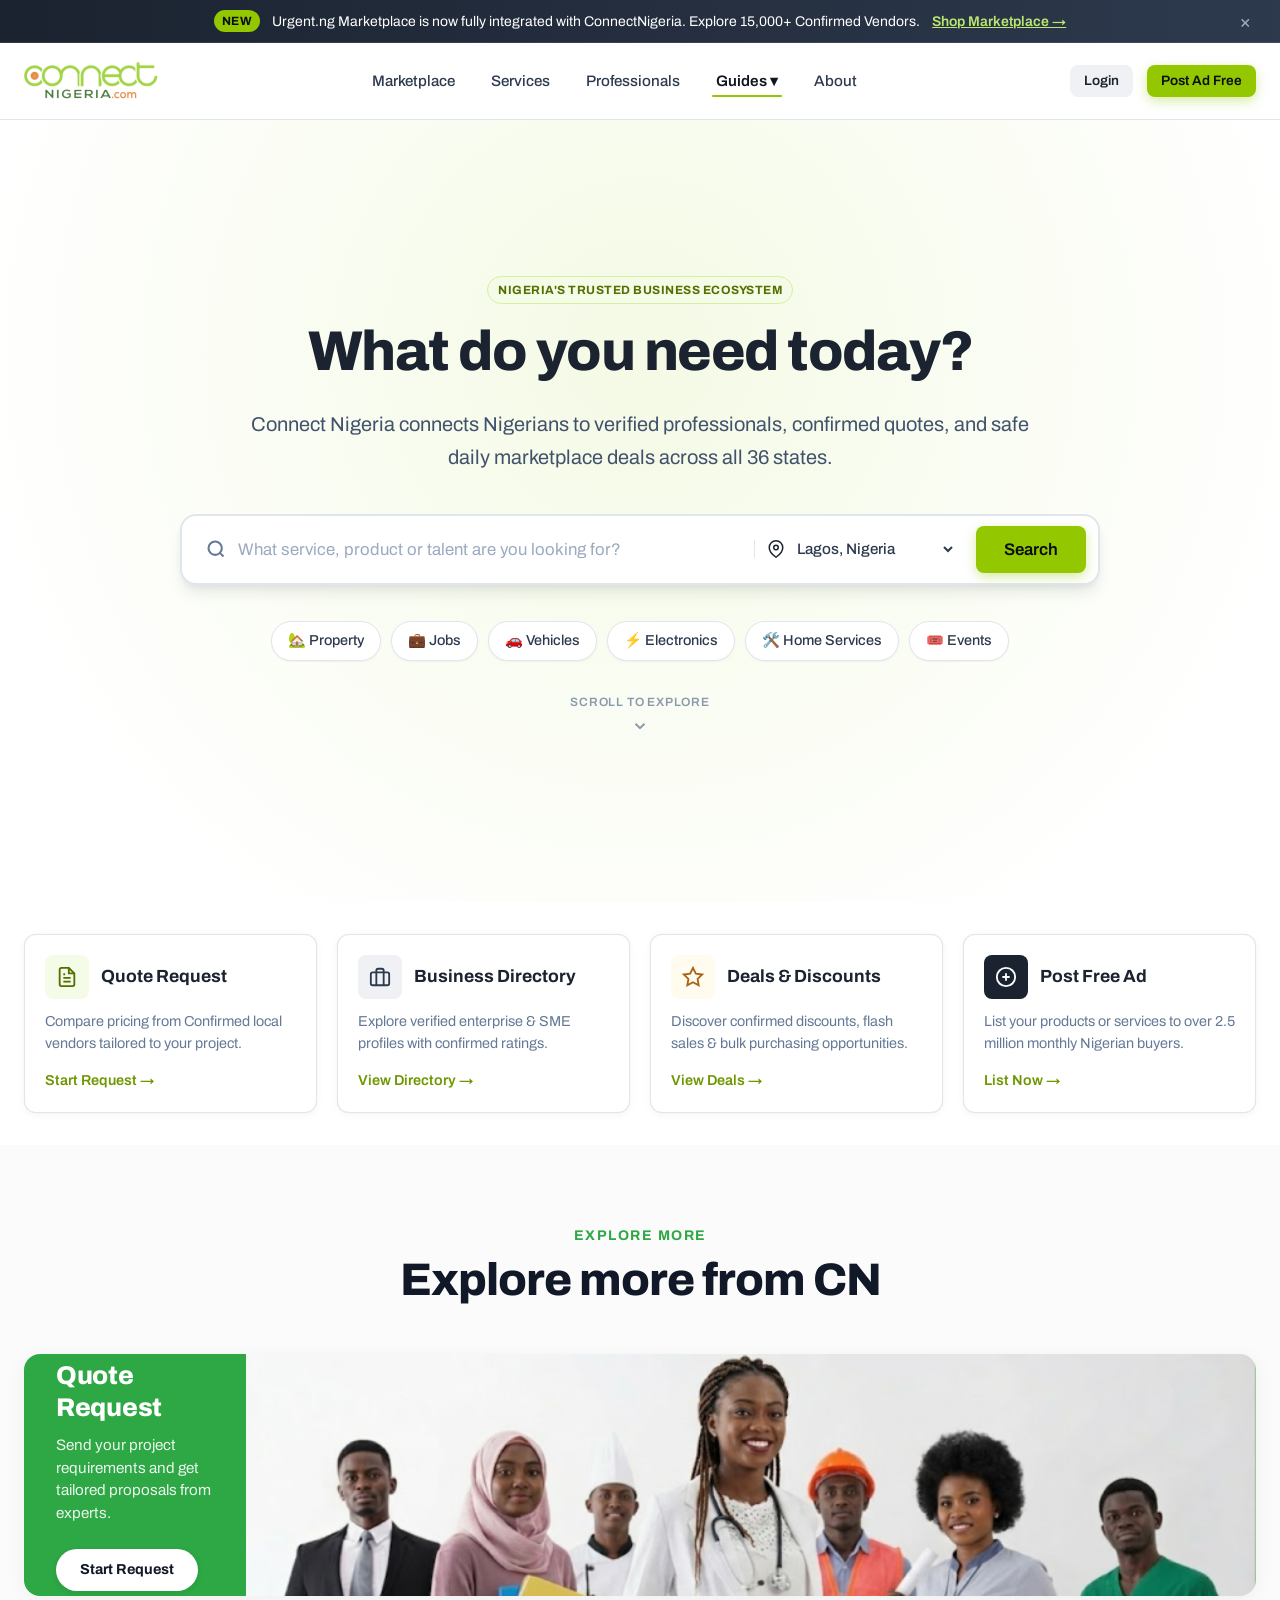
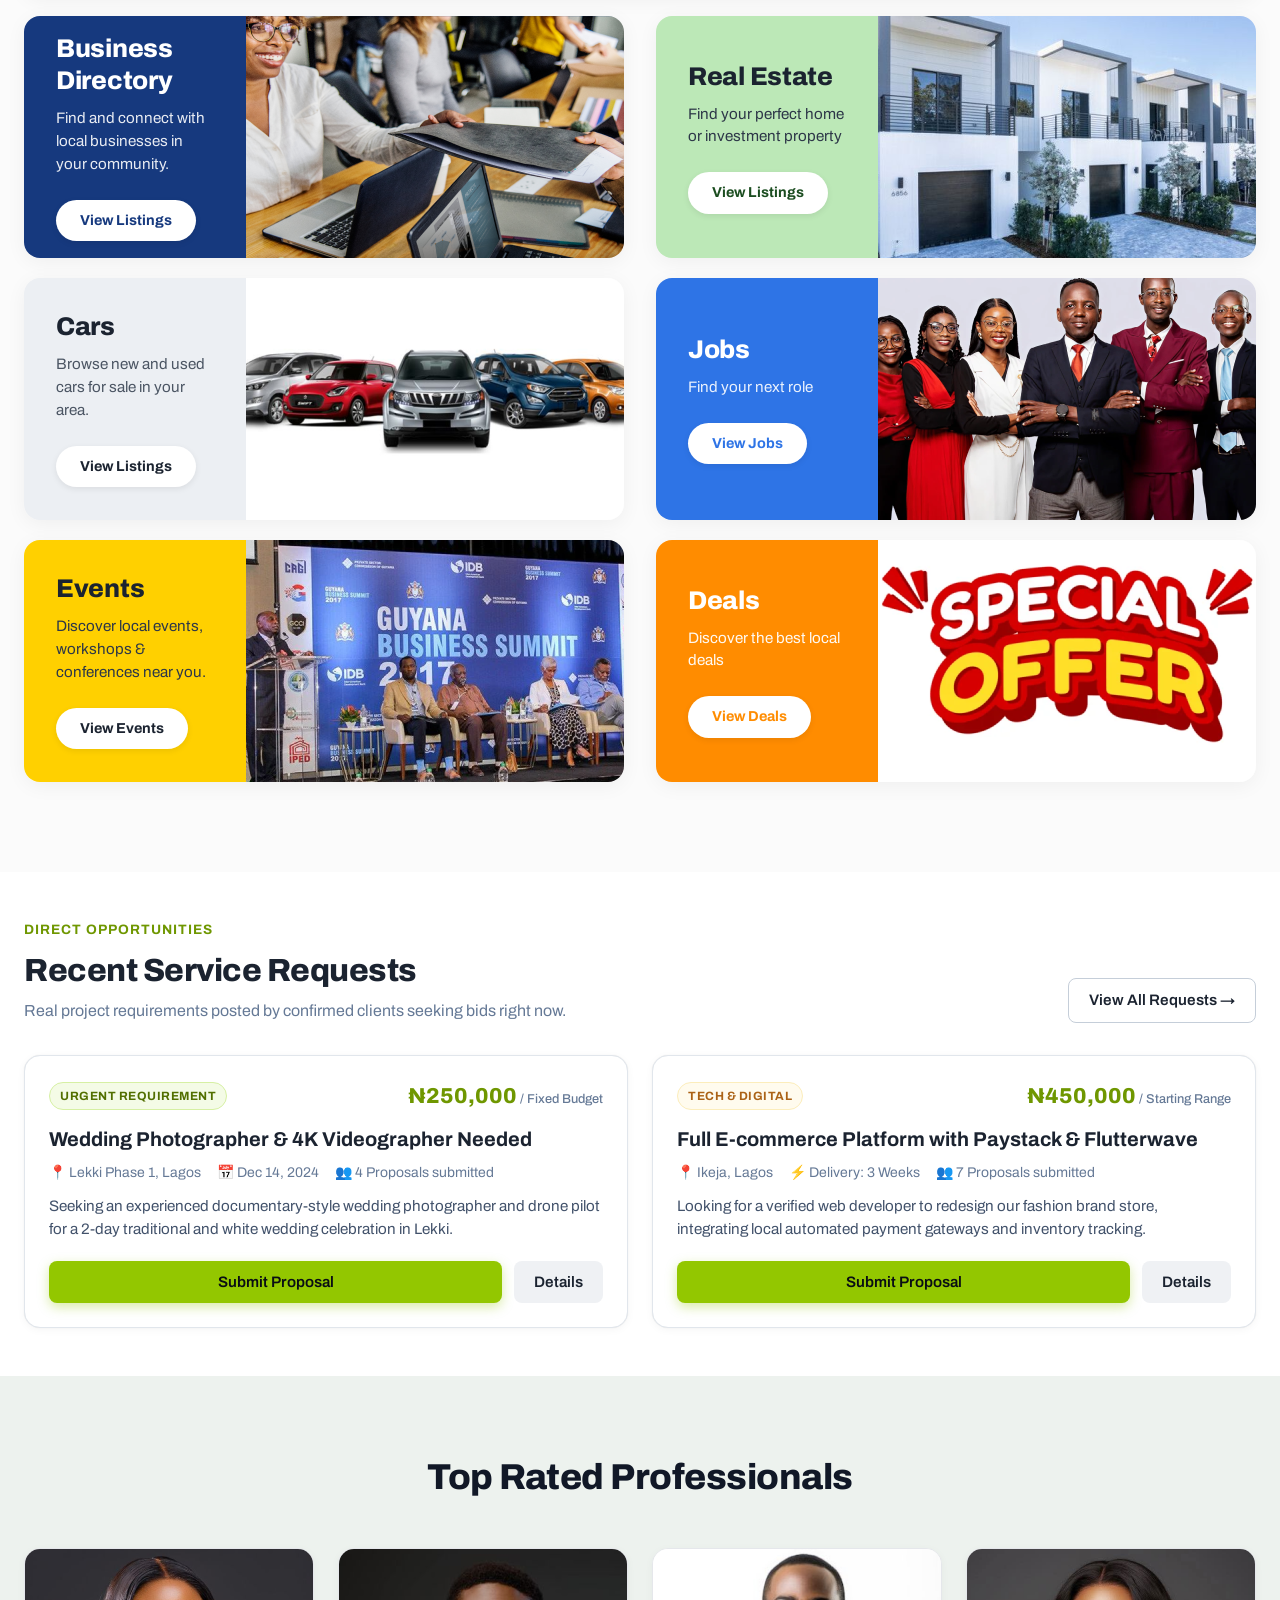
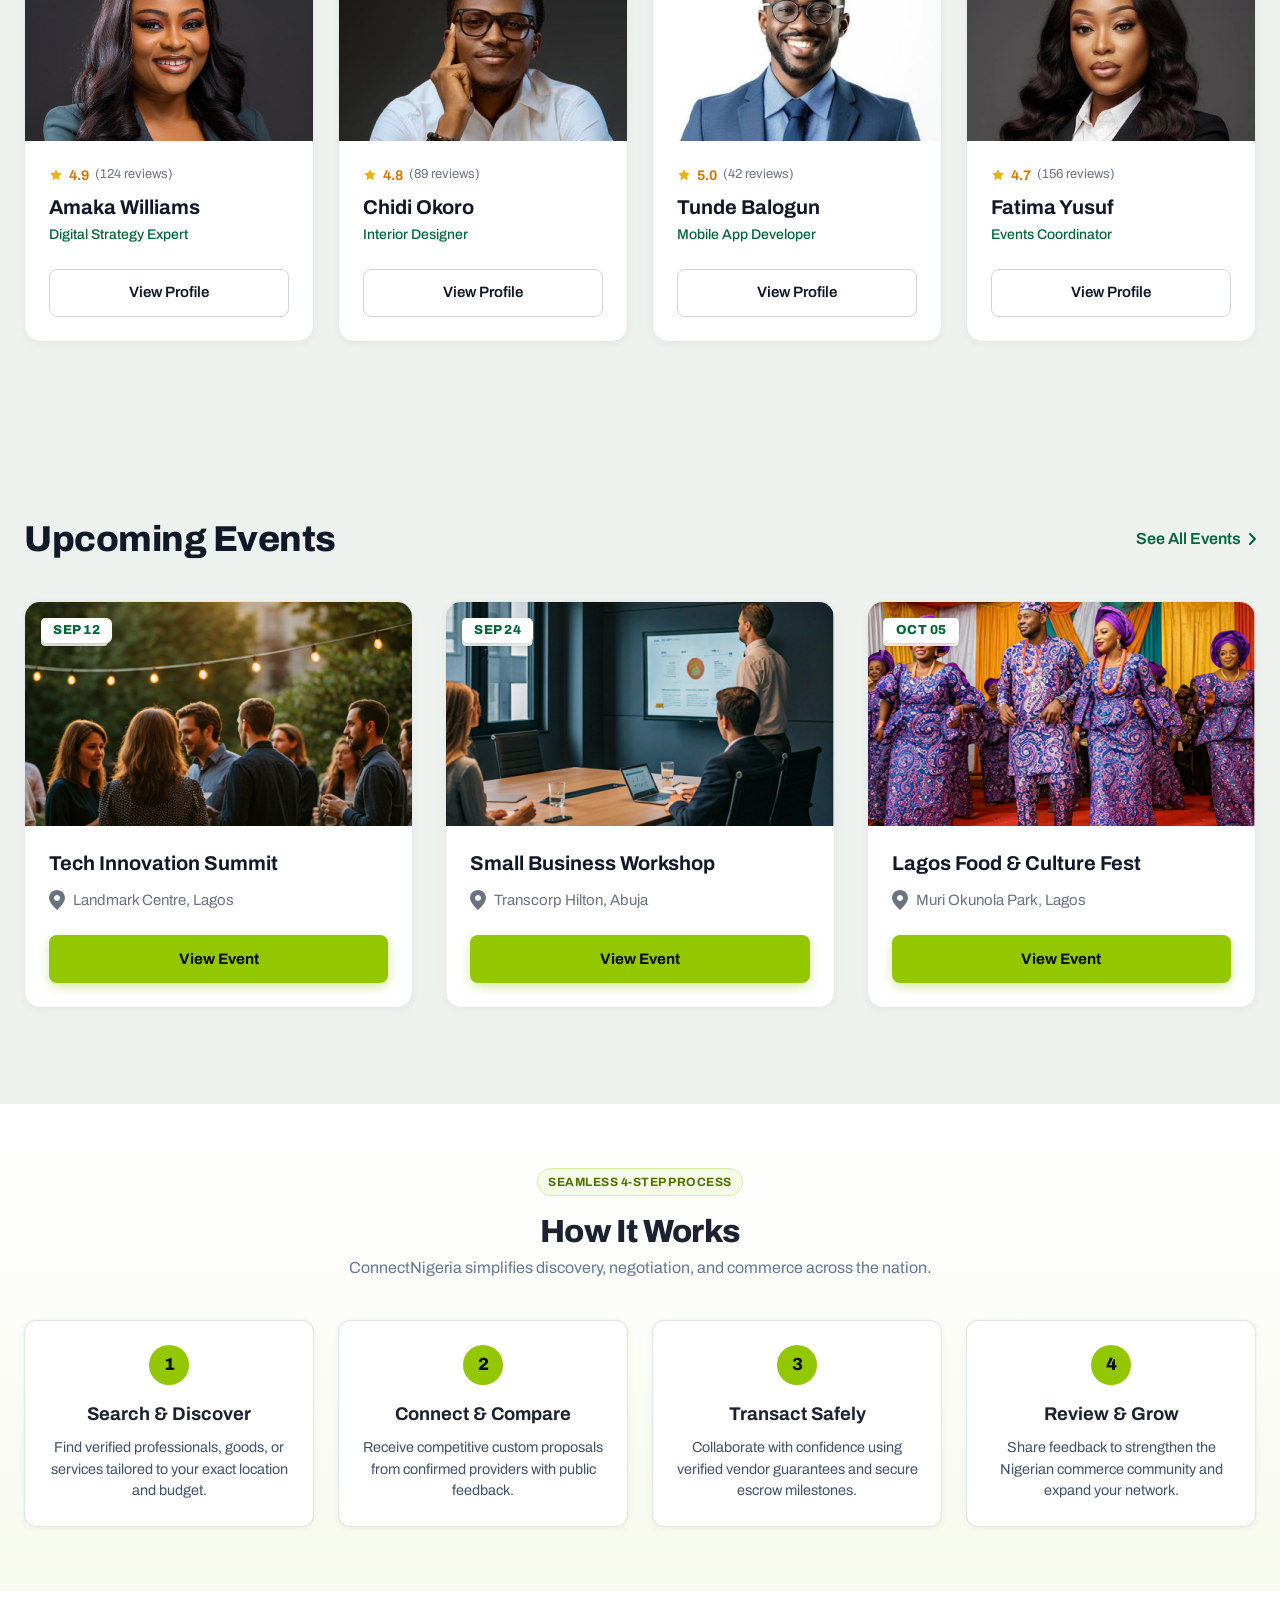
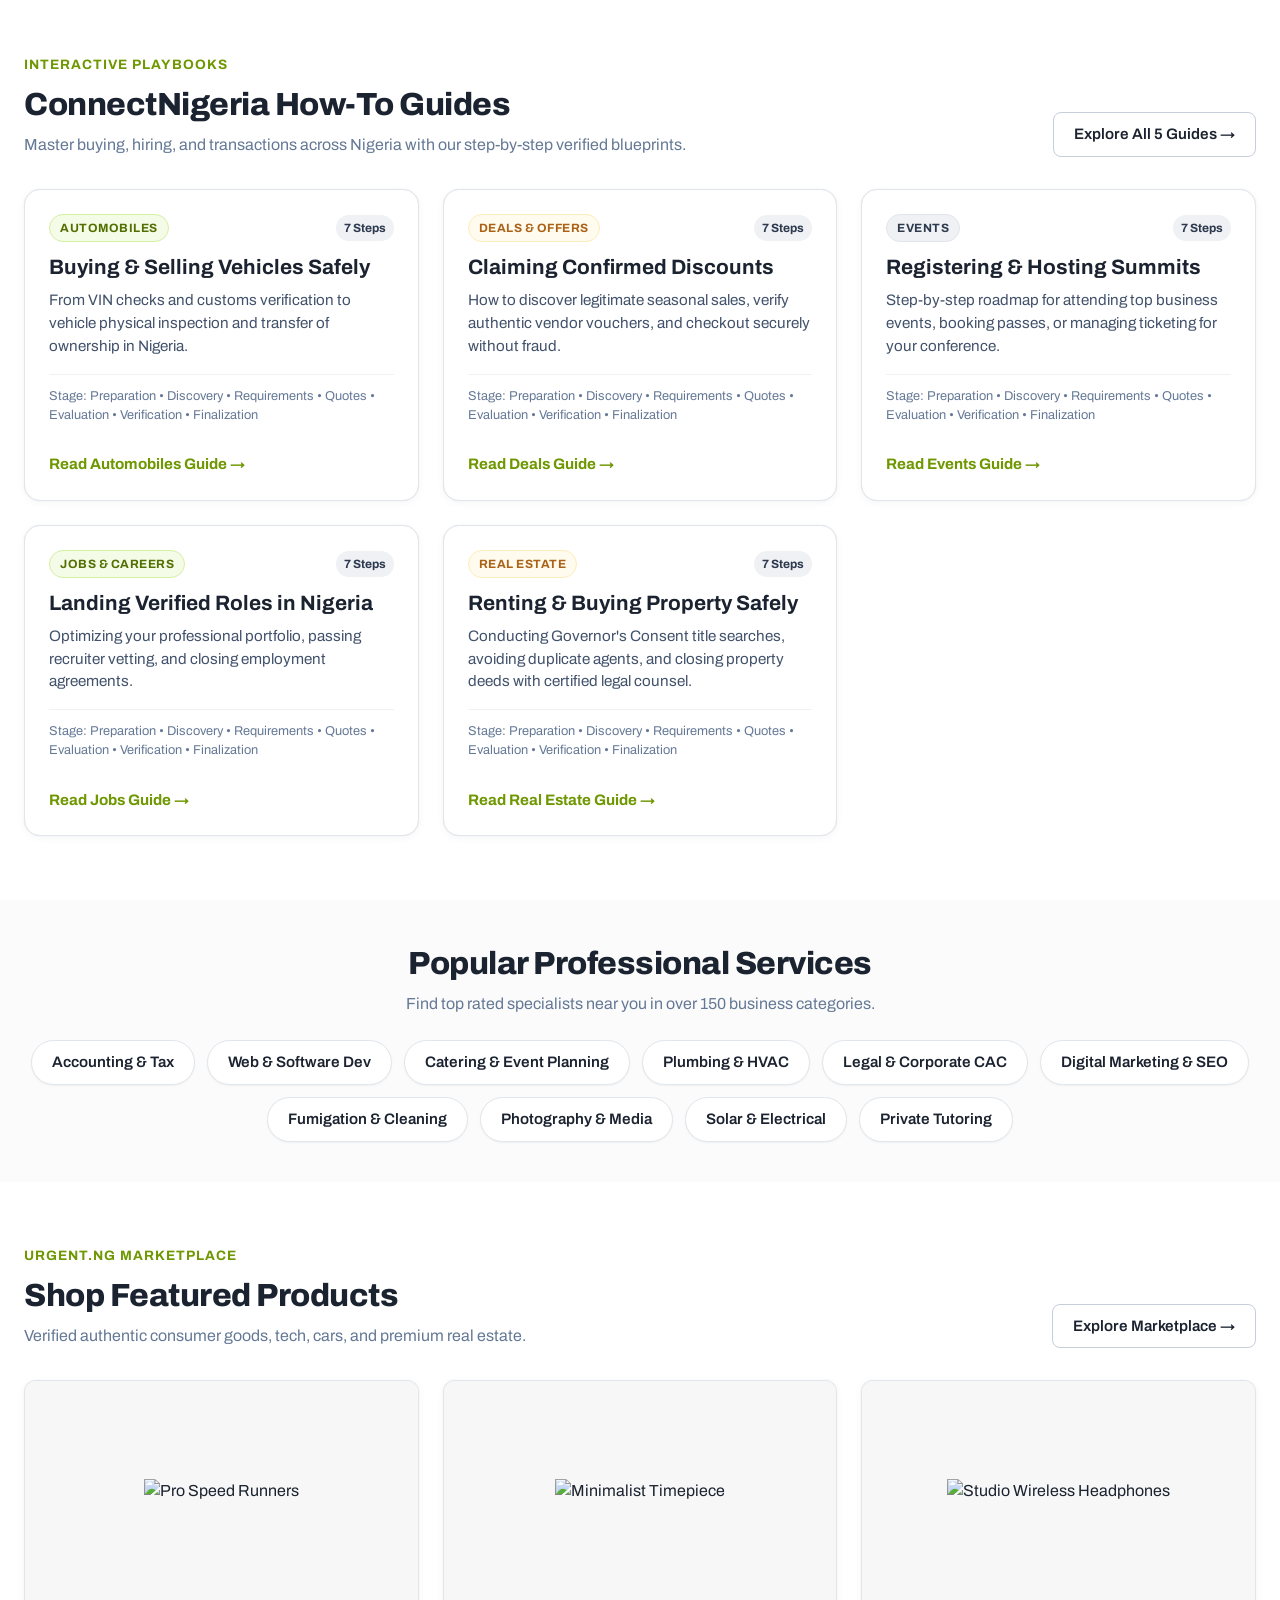
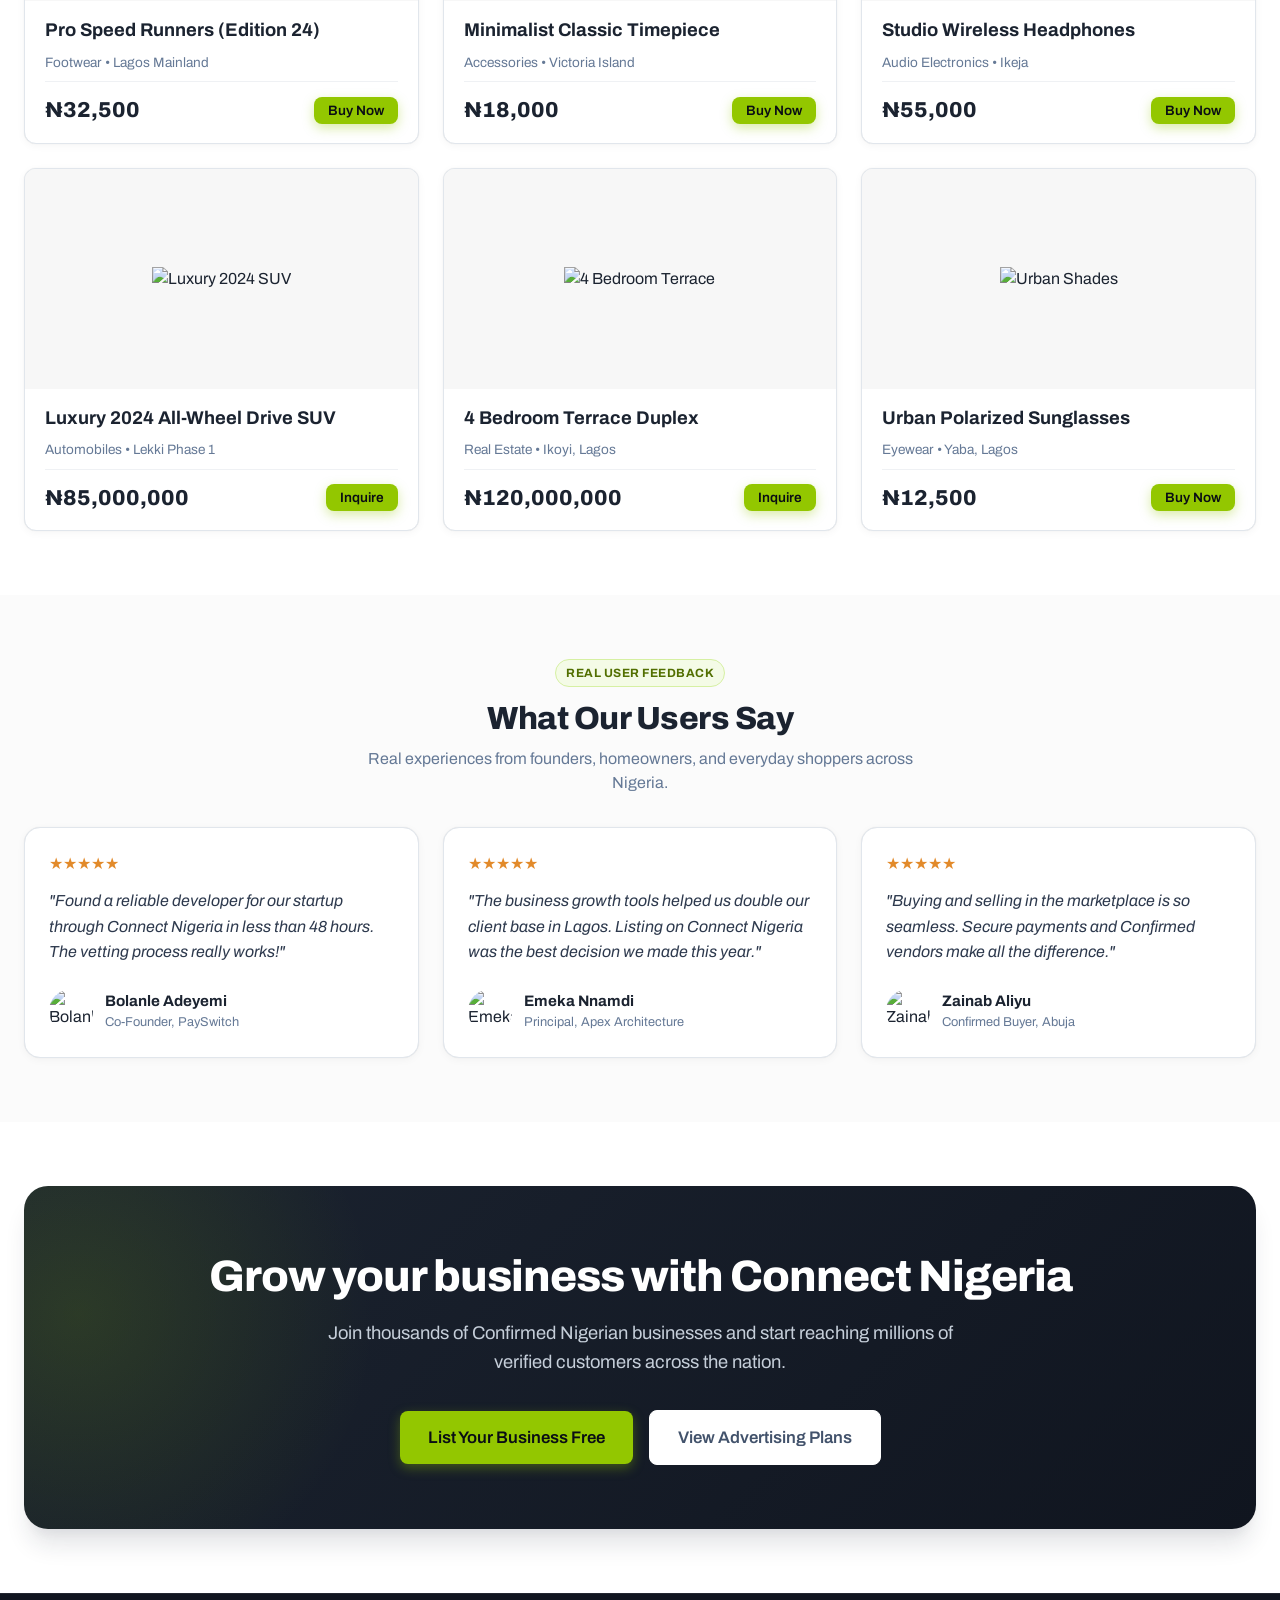
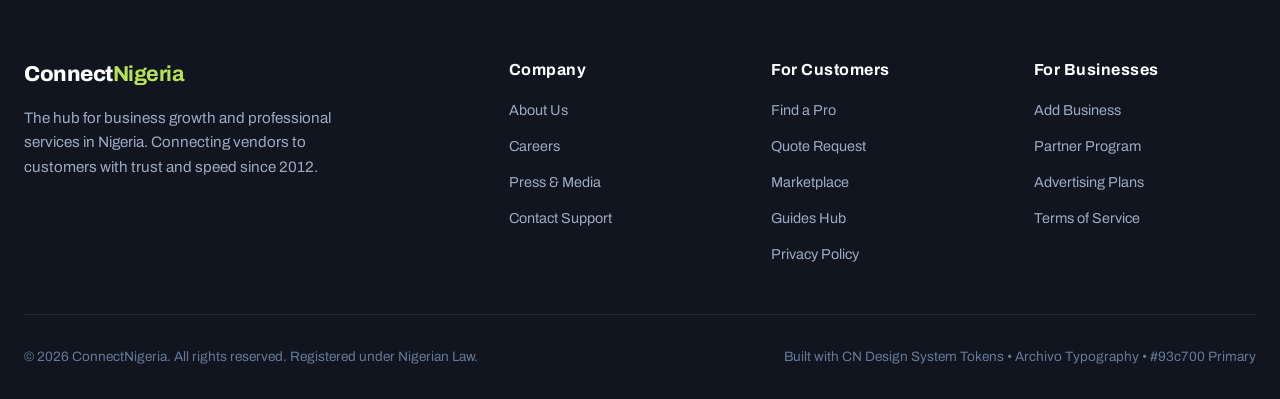
==== commit 215db3c4: "Implement Jobs Guide matching Figma design 2757:4972 and clean HTML head tags" ====
--- a/index.html
+++ b/index.html
@@ -7,7 +7,7 @@
   <meta name="description" content="Connect with confirmed local vendors, find verified real estate, cars, jobs, events, and request competitive quotes across Nigeria.">
   <link rel="stylesheet" href="styles.css?v=2">
   <link rel="icon" type="image/png" href="assets/favicon.png">
-  <link rel="shortcut icon" href="favicon.ico"><rect width='100' height='100' rx='20' fill='%2393c700'/><text y='.9em' font-size='70' font-weight='bold' x='15' fill='%231b2330'>CN</text></svg>">
+  <link rel="shortcut icon" href="favicon.ico">
 </head>
 <body>
 
